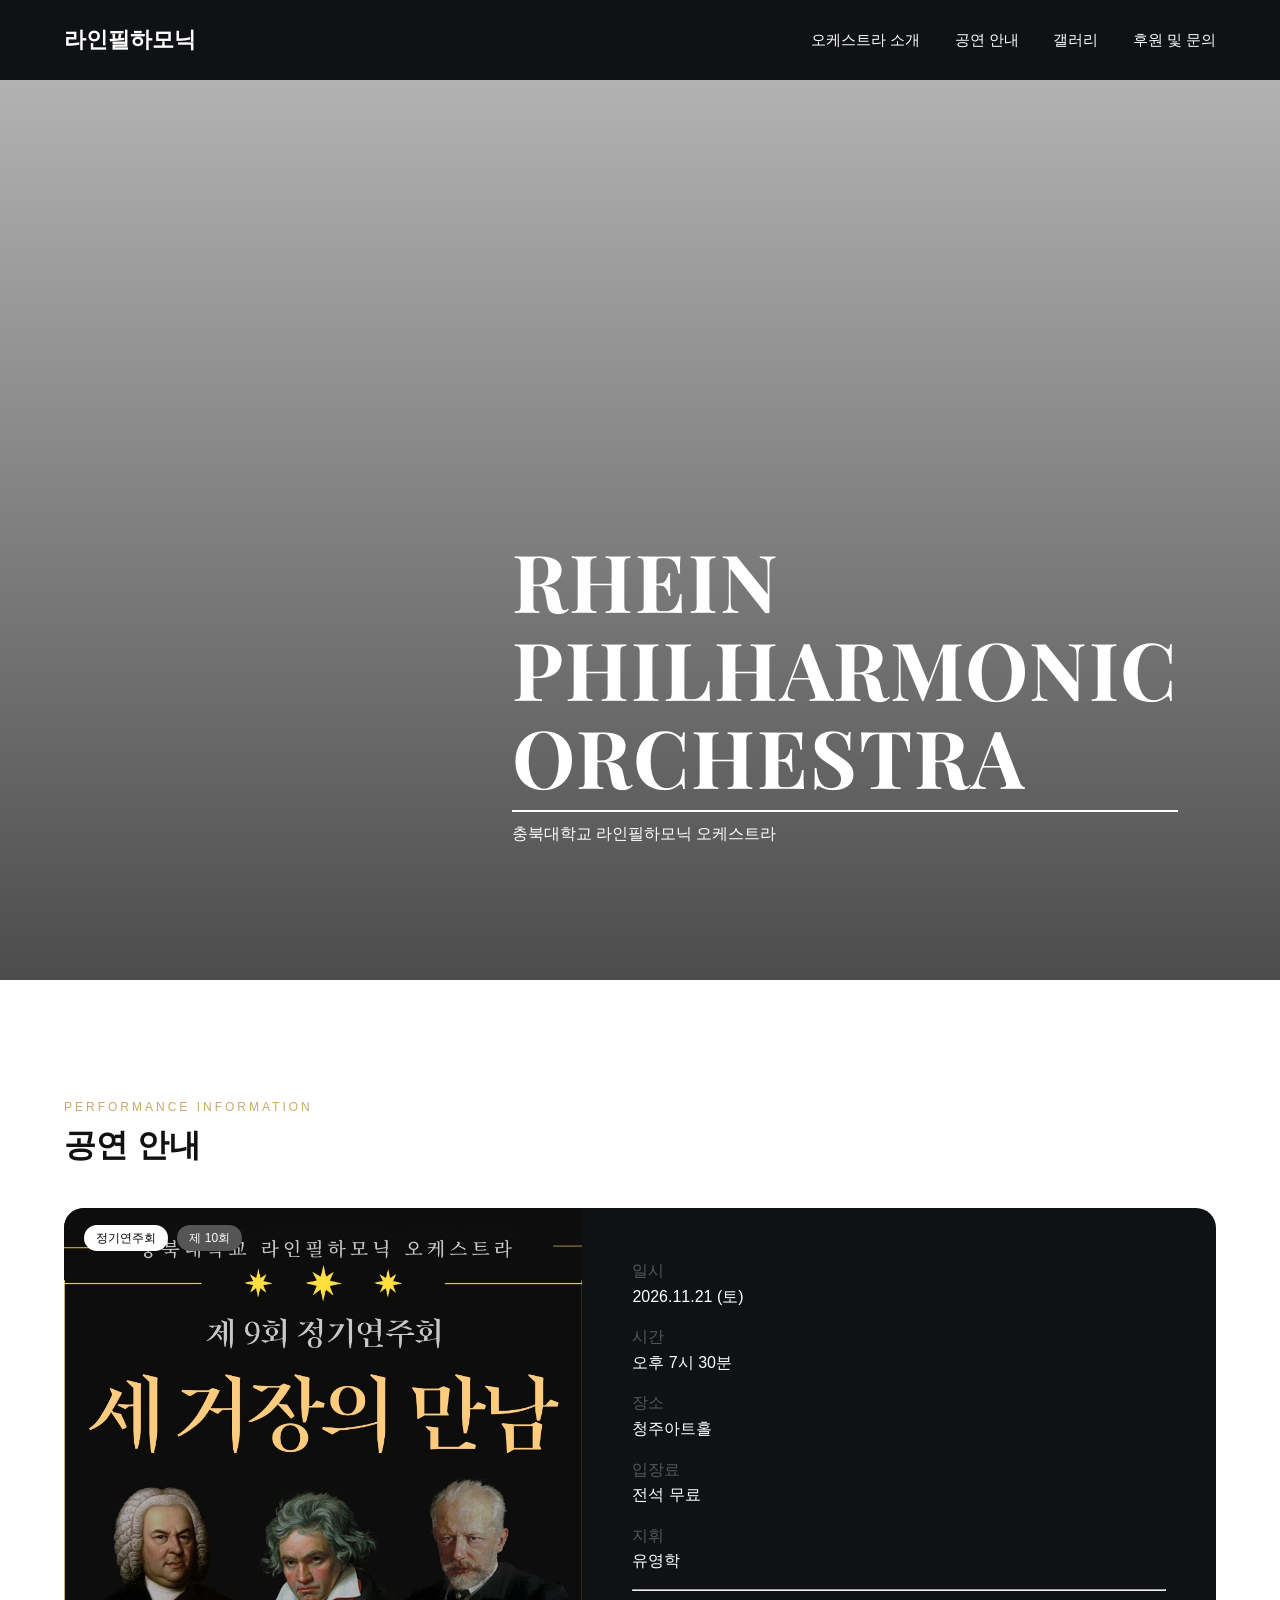
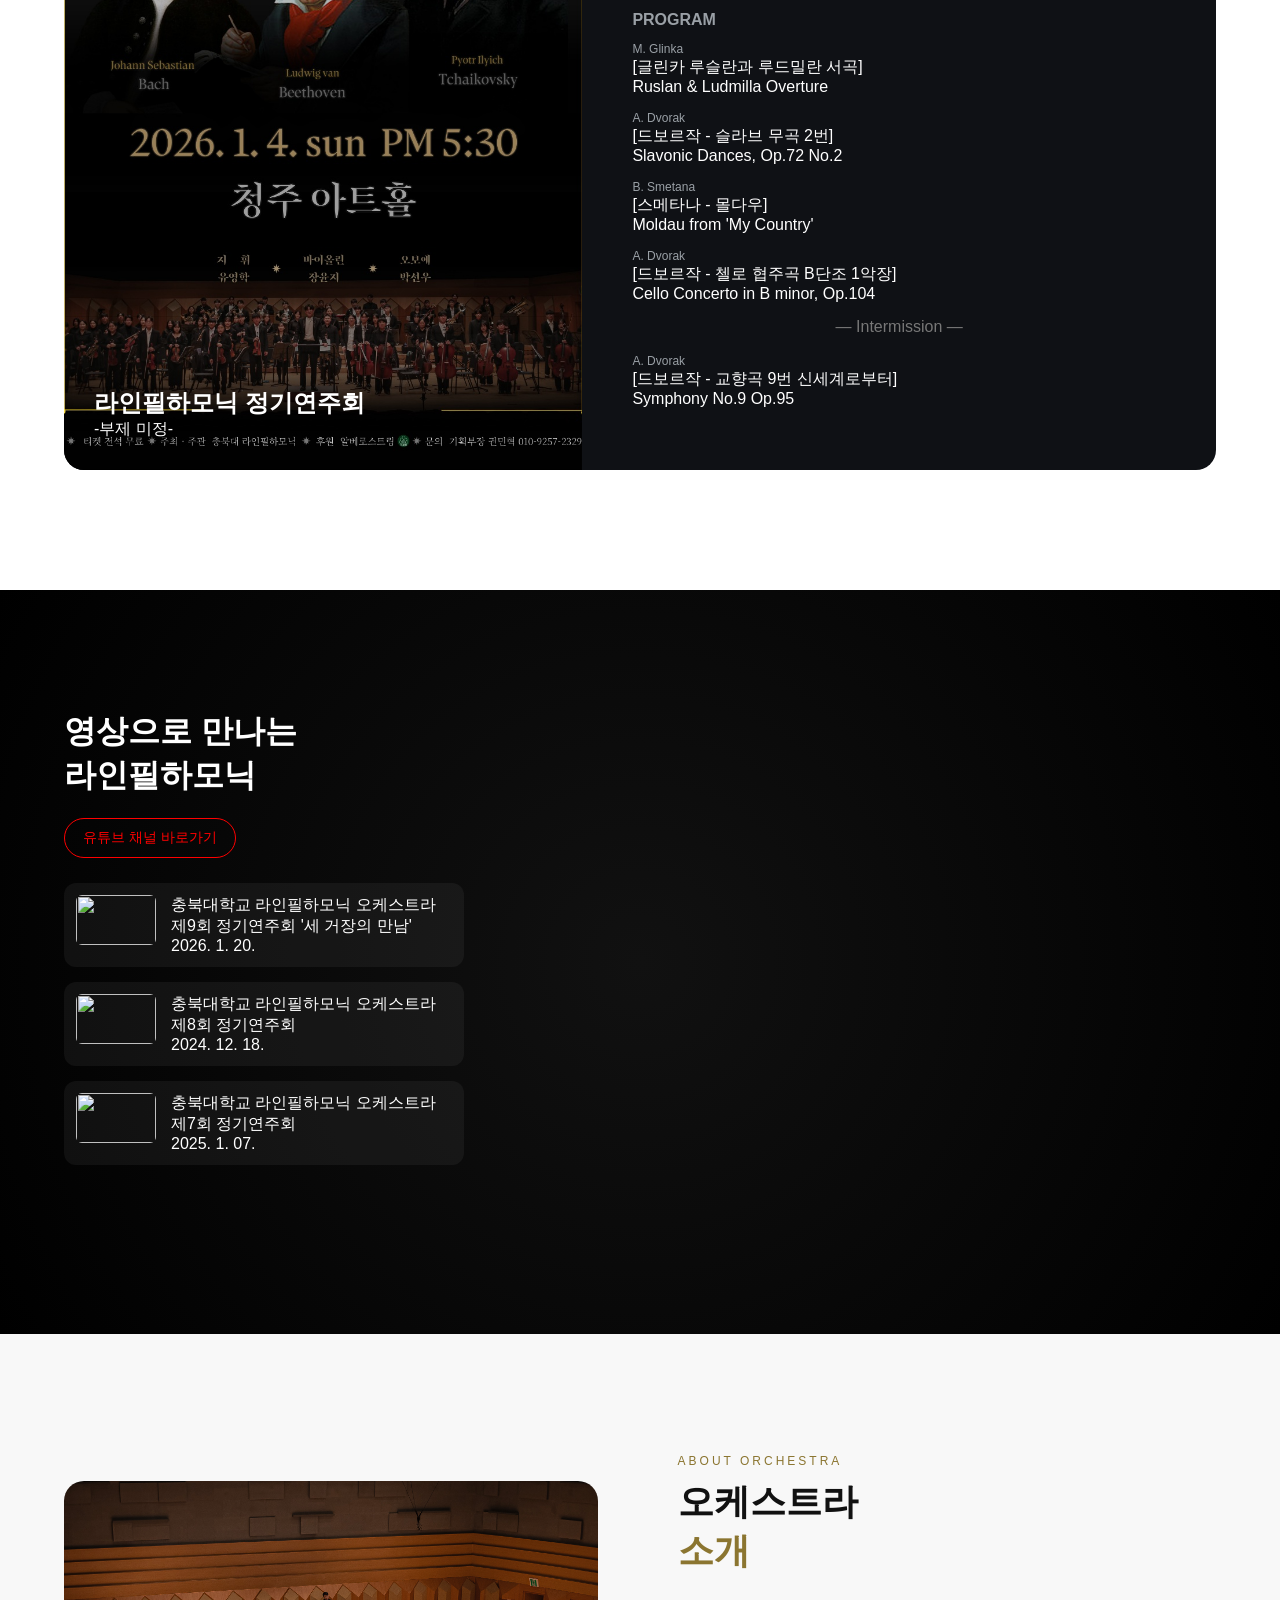
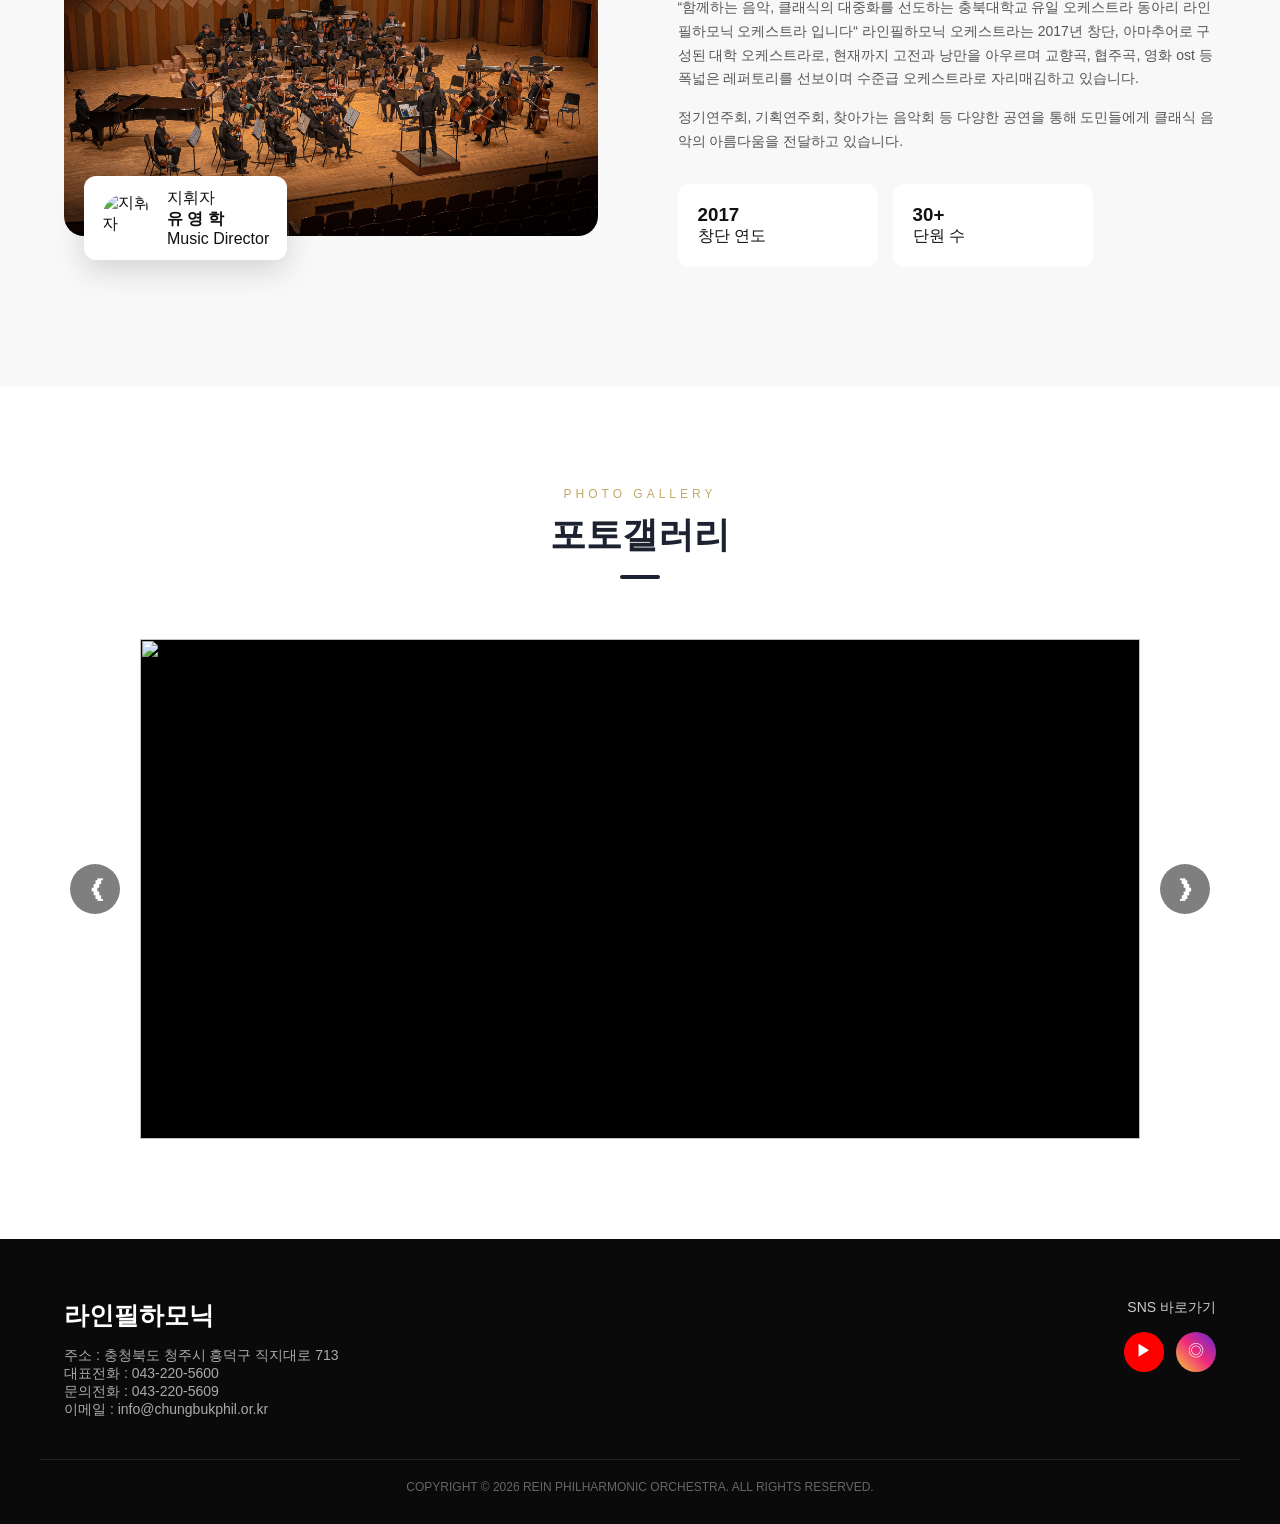
==== index.html @ cb5d1c99 "Revert "Update index.html" This reverts commit 544308e512570b08f4775c256fce6019ea70abb4." ====
<!DOCTYPE html>
<html lang="ko">
<head>
  <meta charset="UTF-8">
  <meta name="viewport" content="width=device-width, initial-scale=1.0">
  <title>라인필하모닉 오케스트라</title>

  <!-- CSS 폴더 안의 style.css로 경로 수정 -->
  <link rel="stylesheet" href="css/style.css">

  <link rel="preconnect" href="https://fonts.googleapis.com">
  <link rel="preconnect" href="https://fonts.gstatic.com" crossorigin>
  <link href="https://fonts.googleapis.com/css2?family=Playfair+Display:wght@400;600&display=swap" rel="stylesheet">
</head>

<body>

<!-- ================= HEADER ================= -->
<header class="header">
  <div class="header_container">
    <h1 class="logo"><a href="#hero">라인필하모닉</a></h1>
    <nav class="nav">
      <a href="#about">오케스트라 소개</a>
      <a href="#performance">공연 안내</a>
      <a href="#gallery">갤러리</a>
      <a href="#footer">후원 및 문의</a>
    </nav>
  </div>
</header>

<!-- ================= HERO ================= -->
<section id="hero" class="hero">
    <div class="hero_text">
        <h1>
            RHEIN<br>
            PHILHARMONIC<br>
            ORCHESTRA
        </h1>
        <p>충북대학교 라인필하모닉 오케스트라</p>
    </div>
</section>

<!-- ================= 공연 안내 ================= -->
<section id="performance" class="performance-section">
  <div class="container">

    <p class="section-eng">PERFORMANCE INFORMATION</p>
    <h2 class="section-title">공연 안내</h2>

    <div class="performance-card">

      <!-- 왼쪽 이미지 -->
      <div class="performance-image">
        <!-- 이미지 경로 수정 -->
        <img src="images/poster.jpg" alt="연주회 포스터">

        <div class="badge-wrap">
          <span class="badge white">정기연주회</span>
          <span class="badge dark">제 10회</span>
        </div>

        <div class="performance-title">
          <h2>라인필하모닉 정기연주회</h2>
          <p>-부제 미정-</p>
        </div>
      </div>

      <!-- 오른쪽 정보 -->
      <div class="performance-info">

        <div class="info-list">
          <div class="info-item"> <div><span>일시</span><p>2026.11.21 (토)</p></div></div>
          <div class="info-item"> <div><span>시간</span><p>오후 7시 30분</p></div></div>
          <div class="info-item"> <div><span>장소</span><p>청주아트홀</p></div></div>
          <div class="info-item"> <div><span>입장료</span><p>전석 무료</p></div></div>
          <div class="info-item"> <div><span>지휘</span><p>유영학</p></div></div>
        </div>

        <hr>

        <!-- 프로그램 -->
        <div class="program">
          <h4>PROGRAM</h4>

          <div class="piece">
            <span class="composer">M. Glinka</span>
            <p>[글린카 루슬란과 루드밀란 서곡]<br>
            Ruslan & Ludmilla Overture</p>
          </div>

          <div class="piece">
            <span class="composer">A. Dvorak</span>
            <p>[드보르작 - 슬라브 무곡 2번]<br>
            Slavonic Dances, Op.72 No.2</p>
          </div>

          <div class="piece">
            <span class="composer">B. Smetana</span>
            <p>[스메타나 - 몰다우]<br>
            Moldau from 'My Country'</p>
          </div>

                    <div class="piece">
            <span class="composer">A. Dvorak</span>
            <p>[드보르작 - 첼로 협주곡 B단조 1악장]<br>
            Cello Concerto in B minor, Op.104</p>
          </div>

          <p class="intermission">— Intermission —</p>

          <div class="piece">
            <span class="composer">A. Dvorak</span>
            <p>[드보르작 - 교향곡 9번 신세계로부터]<br>
            Symphony No.9 Op.95</p>
          </div>

        </div>

      </div>

    </div>
  </div>
</section>

<!-- MEDIA & YOUTUBE -->
<section id="media" class="media">
  <div class="media-container">

    <!-- 왼쪽 -->
    <div class="media-left">
      <h2 class="media-title">
        영상으로 만나는<br>
        <span class="highlight">라인필하모닉</span>
      </h2>

      <a href="https://www.youtube.com/@rheinphilharmonic779" target="_blank" class="youtube-btn">
        유튜브 채널 바로가기
      </a>

      <div class="video-list">
        <div class="video-item" onclick="changeVideo('hiauV7eJdbg')">
          <img src="https://img.youtube.com/vi/hiauV7eJdbg/0.jpg">
          <div>
            <p>충북대학교 라인필하모닉 오케스트라 제9회 정기연주회 '세 거장의 만남'</p>
            <span>2026. 1. 20.</span>
          </div>
        </div>

        <div class="video-item" onclick="changeVideo('v1HQjQ-Dj_0')">
          <img src="https://img.youtube.com/vi/v1HQjQ-Dj_0/0.jpg">
          <div>
            <p>충북대학교 라인필하모닉 오케스트라 제8회 정기연주회</p>
            <span>2024. 12. 18.</span>
          </div>
        </div>

        <div class="video-item" onclick="changeVideo('JsSgGa4u-bc')">
          <img src="https://img.youtube.com/vi/JsSgGa4u-bc/0.jpg">
          <div>
            <p>충북대학교 라인필하모닉 오케스트라 제7회 정기연주회</p>
            <span>2025. 1. 07.</span>
          </div>
        </div>
      </div>
    </div>

    <!-- 오른쪽 영상 -->
    <div class="media-right">

      <iframe 
        id="player"
        width="100%" 
        height="500"
        src="https://www.youtube.com/embed/hiauV7eJdbg"
        frameborder="0"
        allow="autoplay; encrypted-media"
        allowfullscreen>
      </iframe>

    </div>

  </div>
</section>


<!-- 오케스트라 소개 색션 -->
<section id="about" class="about">
  <div class="about-container">

    <!-- 왼쪽 이미지 영역 -->
    <div class="about-left">

      <div class="image-wrapper">
        <!-- 이미지 경로 수정 -->
        <img src="images/intro.jpg" alt="오케스트라">

        <!-- 겹치는 카드 -->
        <div class="profile-card">
          <!-- 이미지 경로 수정 -->
          <img src="images/conductor.jpg" alt="지휘자">
          <div>
            <p class="role">지휘자</p>
            <h4>유 영 학</h4>
            <span>Music Director</span>
          </div>
        </div>

      </div>

    </div>

    <!-- 오른쪽 텍스트 -->
    <div class="about-right">

      <p class="about-eng">ABOUT ORCHESTRA</p>

      <h2 class="about-title">
        오케스트라 <br>
        <span>소개</span>
      </h2>

      <p class="about-desc">
        “함께하는 음악, 클래식의 대중화를 선도하는
        충북대학교 유일 오케스트라 동아리
        라인필하모닉 오케스트라 입니다“
        라인필하모닉 오케스트라는 2017년 창단,
        아마추어로 구성된 대학 오케스트라로,
        현재까지 고전과 낭만을 아우르며
        교향곡, 협주곡, 영화 ost 등 폭넓은 레퍼토리를 선보이며
        수준급 오케스트라로 자리매김하고 있습니다.
      </p>

      <p class="about-desc">
        정기연주회, 기획연주회, 찾아가는 음악회 등 다양한 공연을 통해
        도민들에게 클래식 음악의 아름다움을 전달하고 있습니다.
      </p>

      <!-- 하단 정보 카드 -->
      <div class="about-stats">

        <div class="stat-box">
          <h3>2017</h3>
          <p>창단 연도</p>
        </div>

        <div class="stat-box">
          <h3>30+</h3>
          <p>단원 수</p>
        </div>

      </div>

    </div>

  </div>
</section>

<!-- ===== 이미지 슬라이더 ===== -->
<section id="gallery" class="gallery">
  
  <div class="gallery-title">
    <p class="gallery-subtitle">PHOTO GALLERY</p>
    <h2 class="gallery-main">포토갤러리</h2>
    <div class="title-line"></div>
  </div>

  <div class="slider">

    <!-- 왼쪽 버튼 -->
    <button class="arrow left" id="prev">❮</button>

    <!-- 슬라이드 영역 -->
    <div class="slider-window">
      <div class="slides" id="slides">
        <!-- 이미지 경로 수정 -->
        <img src="images/gallery-4.JPG" class="slide">
        <img src="images/gallery-1.JPG" class="slide">
        <img src="images/gallery-2.JPG" class="slide">
        <img src="images/gallery-3.JPG" class="slide">
        <img src="images/gallery-4.JPG" class="slide">
        <img src="images/gallery-1.JPG" class="slide">
      </div>
    </div>

    <!-- 오른쪽 버튼 -->
    <button class="arrow right" id="next">❯</button>

  </div>
</section>

<!---------------------- footer ------------------------->
<footer id="footer" class="footer">
  <div class="footer-container">

    <!-- 왼쪽: 단체 정보 -->
    <div class="footer-left">
      <h3 class="footer-title">라인필하모닉</h3>

      <p>주소 : 충청북도 청주시 흥덕구 직지대로 713</p>
      <p>대표전화 : 043-220-5600</p>
      <p>문의전화 : 043-220-5609</p>
      <p>이메일 : info@chungbukphil.or.kr</p>
    </div>

    <!-- 오른쪽: SNS -->
    <div class="footer-right">
      <p class="sns-title">SNS 바로가기</p>

      <div class="sns-icons">
        <a href="https://www.youtube.com/@rheinphilharmonic779" target="_blank" class="sns youtube">▶</a>
        <a href="https://www.instagram.com/rheinphilharmonicorchestra/" target="_blank" class="sns instagram">◎</a>
      </div>
    </div>

  </div>

  <!-- 하단 카피라이트 -->
  <div class="footer-bottom">
    COPYRIGHT © 2026 REIN PHILHARMONIC ORCHESTRA. ALL RIGHTS RESERVED.
  </div>
</footer>

<!-- 자바스크립트 (js 폴더 안의 script.js로 경로 수정) -->
<script src="js/script.js"></script>

<!-- 유튜브 API -->
<script src="https://www.youtube.com/iframe_api"></script>

</body>
</html>
---- css/style.css ----
/* ===== RESET ===== */
* {
  margin: 0;
  padding: 0;
  box-sizing: border-box;
}

body {
  background: #ffffff;
  color: #111;
  padding-top: 80px;
  font-family: Arial, Helvetica, sans-serif;
}

/* ===== 공통 컨테이너 ===== */
.container,
.header_container,
.media-container,
.about-container,
.footer-container {
  max-width: 1200px;
  width: 90%;
  margin: 0 auto;
}

/* 공통 섹션 여백 */
section {
  padding: 120px 0;
}

/* ================= HEADER ================= */
.header {
  position: fixed;
  top: 0;
  left: 0;
  width: 100%;
  height: 80px;
  background: #0f1115;
  z-index: 1000;
}

.header_container {
  height: 80px;
  display: flex;
  justify-content: space-between;
  align-items: center;
}

.logo {
  color: white;
  font-size: 22px;
  font-weight: 600;
}

.nav a {
  color: white;
  margin-left: 30px;
  text-decoration: none;
  font-size: 15px;
}

.nav a:hover {
  opacity: 0.7;
}

/* ================= HERO ================= */
.hero {
  height: 100vh;
  background-image: url("../images/hero-banner.JPG");
  background-size: cover;
  background-position: center;
  position: relative;
  display: flex;
  align-items: center;
  color: white;
}

.hero::before {
  content: "";
  position: absolute;
  width: 100%;
  height: 100%;
  background: linear-gradient(to top, rgba(0,0,0,0.7), rgba(0,0,0,0.3));
}

.hero_text {
  position: absolute;
  right: 8%;
  bottom: 15%;
  font-family: 'Playfair Display', serif;
}

/* 모바일 대응: 화면 너비 768px 이하 */
@media (max-width: 768px) {
    .hero_text {
        right: 5%;
        bottom: 5%;
        font-size: 40px; /* 글자 크기 줄임 */
    }

    .hero_text p {
        font-size: 12px;
    }
}

/* 작은 모바일: 480px 이하 */
@media (max-width: 480px) {
    .hero_text {
        right: 5%;
        bottom: 5%;
        font-size: 28px; /* 더 작게 */
    }

    .hero_text p {
        font-size: 10px;
    }
}

.hero_text h1 {
  font-size: 80px;
  line-height: 1.1;
  letter-spacing: 2px;
}

.hero_text p {
  margin-top: 10px;
  border-top: 2px solid white;
  padding-top: 10px;
}

/* ================= 공연 안내 ================= */
.performance-section {
  background: #ffffff;
}

.section-eng {
  letter-spacing: 3px;
  font-size: 12px;
  color: #caa96b;
  margin-bottom: 10px;
}

.section-title {
  font-size: 32px;
  margin-bottom: 40px;
}

/* 카드 */
.performance-card {
  width: 100%;
  display: flex;
  background: #0f1115;
  color: white;
  border-radius: 20px;
  overflow: hidden;
}

/* 왼쪽 이미지 */
.performance-image {
  width: 45%;
  position: relative;
}

.performance-image img {
  width: 100%;
  height: 100%;
  object-fit: cover;
}

/* 배지 */
.badge-wrap {
  position: absolute;
  top: 20px;
  left: 20px;
}

.badge {
  padding: 6px 12px;
  border-radius: 20px;
  font-size: 12px;
  margin-right: 5px;
}

.badge.white {
  background: white;
  color: black;
}

.badge.dark {
  background: #555;
  color: white;
}

/* 이미지 제목 */
.performance-title {
  position: absolute;
  bottom: 30px;
  left: 30px;
}

/* 오른쪽 정보 */
.performance-info {
  width: 55%;
  padding: 50px;
  overflow-y: auto;
}

/* 정보 리스트 */
/* 1. 전체적인 가독성을 위해 항목 간격과 폰트 크기 조정 */
.info-item {
    margin-bottom: 15px;
    font-size: 16px; /* 폰트를 조금 더 크게 키웁니다 */
    line-height: 1.6;
}

/* 2. '일시', '시간', '장소' 같은 라벨(제목)을 눈에 띄게 강조 */
.info-item strong {
    color: #333; /* 텍스트 색상을 진하게 */
    font-weight: 800; /* 아주 굵게 */
    margin-right: 10px; /* 제목과 내용 사이 간격 */
    display: inline-block;
    min-width: 60px; /* 제목 너비를 일정하게 맞춰 정렬 */
}

/* 3. 내용 부분 색상 대비 조정 */
.info-item span {
    color: #555; /* 너무 검정색이 아닌 짙은 회색으로 편안하게 */
}

/* 4. 지휘자나 중요한 정보는 별도 강조 */
.conductor-info {
    font-weight: bold;
    color: #007bff; /* 파란색 계열 등을 사용하면 눈에 훨씬 잘 띕니다 */
    font-size: 1.1em;

}

/* 프로그램 */
.program {
  margin-top: 20px;
}

.program h4 {
  color: #9aa0a6;
  margin-bottom: 10px;
}

.piece {
  margin-bottom: 12px;
}

.composer {
  font-size: 12px;
  color: #9aa0a6;
}

.intermission {
  text-align: center;
  color: #777;
  margin: 15px 0;
}

/* ================= MEDIA ================= */
.media {
  background: radial-gradient(circle, #111 0%, #000 100%);
  color: white;
}

.media-container {
  display: flex;
  gap: 60px;
}

.media-left {
  width: 400px;
}

.media-title {
  font-size: 32px;
  margin-bottom: 20px;
}

/* 유튜브 버튼 */
.youtube-btn {
  display: inline-block;
  margin-bottom: 25px;
  padding: 10px 18px;
  border: 1px solid red;
  color: red;
  border-radius: 20px;
  text-decoration: none;
  font-size: 14px;
}

.youtube-btn:hover {
  background: red;
  color: white;
}

/* 영상 리스트 */
.video-list {
  display: flex;
  flex-direction: column;
  gap: 15px;
}

.video-item {
  display: flex;
  gap: 15px;
  background: rgba(255,255,255,0.05);
  padding: 12px;
  border-radius: 12px;
  cursor: pointer;
}

.video-item:hover {
  background: rgba(255,255,255,0.12);
}

.video-item img {
  width: 80px;
  height: 50px;
  object-fit: cover;
  border-radius: 6px;
}

/* 오른쪽 영상 */
.media-right {
  flex: 1;
}

#player {
  width: 100%;
  height: 500px;
}

/* ================= ABOUT ================= */
.about {
  background: #f8f8f8;
}

.about-container {
  display: flex;
  gap: 80px;
  align-items: center;
}

/* 이미지 */
.image-wrapper {
  position: relative;
}

.image-wrapper img {
  width: 100%;
  border-radius: 20px;
}

/* 카드 */
.profile-card {
  position: absolute;
  bottom: -20px;
  left: 20px;
  display: flex;
  gap: 15px;
  align-items: center;
  background: white;
  padding: 12px 18px;
  border-radius: 12px;
  box-shadow: 0 10px 30px rgba(0,0,0,0.15);
}

.profile-card img {
  width: 50px;
  height: 50px;
  border-radius: 50%;
}

/* 오른쪽 텍스트 */
.about-eng {
  font-size: 12px;
  letter-spacing: 3px;
  color: #8B7530;
  margin-bottom: 10px;
}

.about-title {
  font-size: 36px;
  margin-bottom: 20px;
}

.about-title span {
  color: #8B7530;
}

.about-desc {
  font-size: 14px;
  color: #555;
  line-height: 1.7;
  margin-bottom: 15px;
}

/* 통계 */
.about-stats {
  margin-top: 30px;
  display: grid;
  grid-template-columns: repeat(2, 200px);
  gap: 15px;
}

.stat-box {
  background: #ffffff;
  padding: 20px;
  border-radius: 12px;
}

/* ================= GALLERY ================= */

.gallery-title{
    text-align:center;
    margin-bottom:60px;
}

/* 위 작은 영어 글씨 */
.gallery-subtitle{
    font-size:12px;
    letter-spacing:4px;
    color:#c2a96a;
    margin-bottom:10px;
}

/* 메인 제목 */
.gallery-main{
    font-size:36px;
    font-weight:800;
    color:#1c2230;
    margin-bottom:15px;
}

/* 밑줄 */
.title-line{
    width:40px;
    height:4px;
    background:#1c2230;
    margin:0 auto;
    border-radius:2px;
}

.gallery{
    padding:100px 0;
    background:#ffffff;
}

.slider{
    width:1000px;
    margin:0 auto;
    position:relative;
}

.slider-window{
    width:1000px;
    height:500px;       /* 이미지 높이와 맞춤 */
    overflow:hidden;    /* 넘치는 이미지 숨김 */
}

/* 슬라이드 가로 정렬 */
.slides{
    display:flex;
    transition:0.5s;
}

/* 이미지 한 장만 보이도록 */
.slide{
    width:1000px;
    height:500px;
    flex-shrink:0;
    object-fit: contain;    /* 이미지 전체 보이기 */
    background-color:#000;  /* 여백 색상 */
}

/* 화살표 */
.arrow{
    position:absolute;
    top:50%;
    transform:translateY(-50%);
    background:rgba(0,0,0,0.5);
    color:white;
    border:none;
    font-size:30px;
    width:50px;
    height:50px;
    border-radius:50%;
    cursor:pointer;
}

.left{ left:-70px; }
.right{ right:-70px; }

/* ================= FOOTER ================= */
.footer {
  background: #0a0a0a;
  color: #aaa;
  padding: 60px 0 30px;
  font-size: 14px;
}

.footer-container {
  display: flex;
  justify-content: space-between;
}

.footer-title {
  color: white;
  font-size: 25px;
  margin-bottom: 15px;
}

.footer-right {
  text-align: right;
}

.sns-title {
  color: #ccc;
  margin-bottom: 15px;
}

.sns-icons {
  display: flex;
  gap: 12px;
  justify-content: flex-end;
}

.sns {
  width: 40px;
  height: 40px;
  border-radius: 50%;
  display: flex;
  align-items: center;
  justify-content: center;
  text-decoration: none;
  color: white;
  font-size: 16px;
}

.youtube {
  background: #ff0000;
}

.instagram {
  background: linear-gradient(45deg,#f9ce34,#ee2a7b,#6228d7);
}

.footer-bottom {
  max-width: 1200px;
  margin: 40px auto 0;
  padding-top: 20px;
  border-top: 1px solid #222;
  text-align: center;
  font-size: 12px;
  color: #666;
}

html {
  scroll-behavior: smooth;
}

/* 로고 a 링크 기본 스타일 제거 */
.logo a {
  color: inherit;       /* 글자색을 부모 h1 색상과 동일하게 */
  text-decoration: none; /* 밑줄 제거 */
  display: inline-block; /* 필요시 블록처럼 처리 */
}

/* 호버 시 원하는 효과 (선택 사항) */
.logo a:hover {
  color: #fff;          /* 흰색으로 변경 예시 */
  text-decoration: none;
}
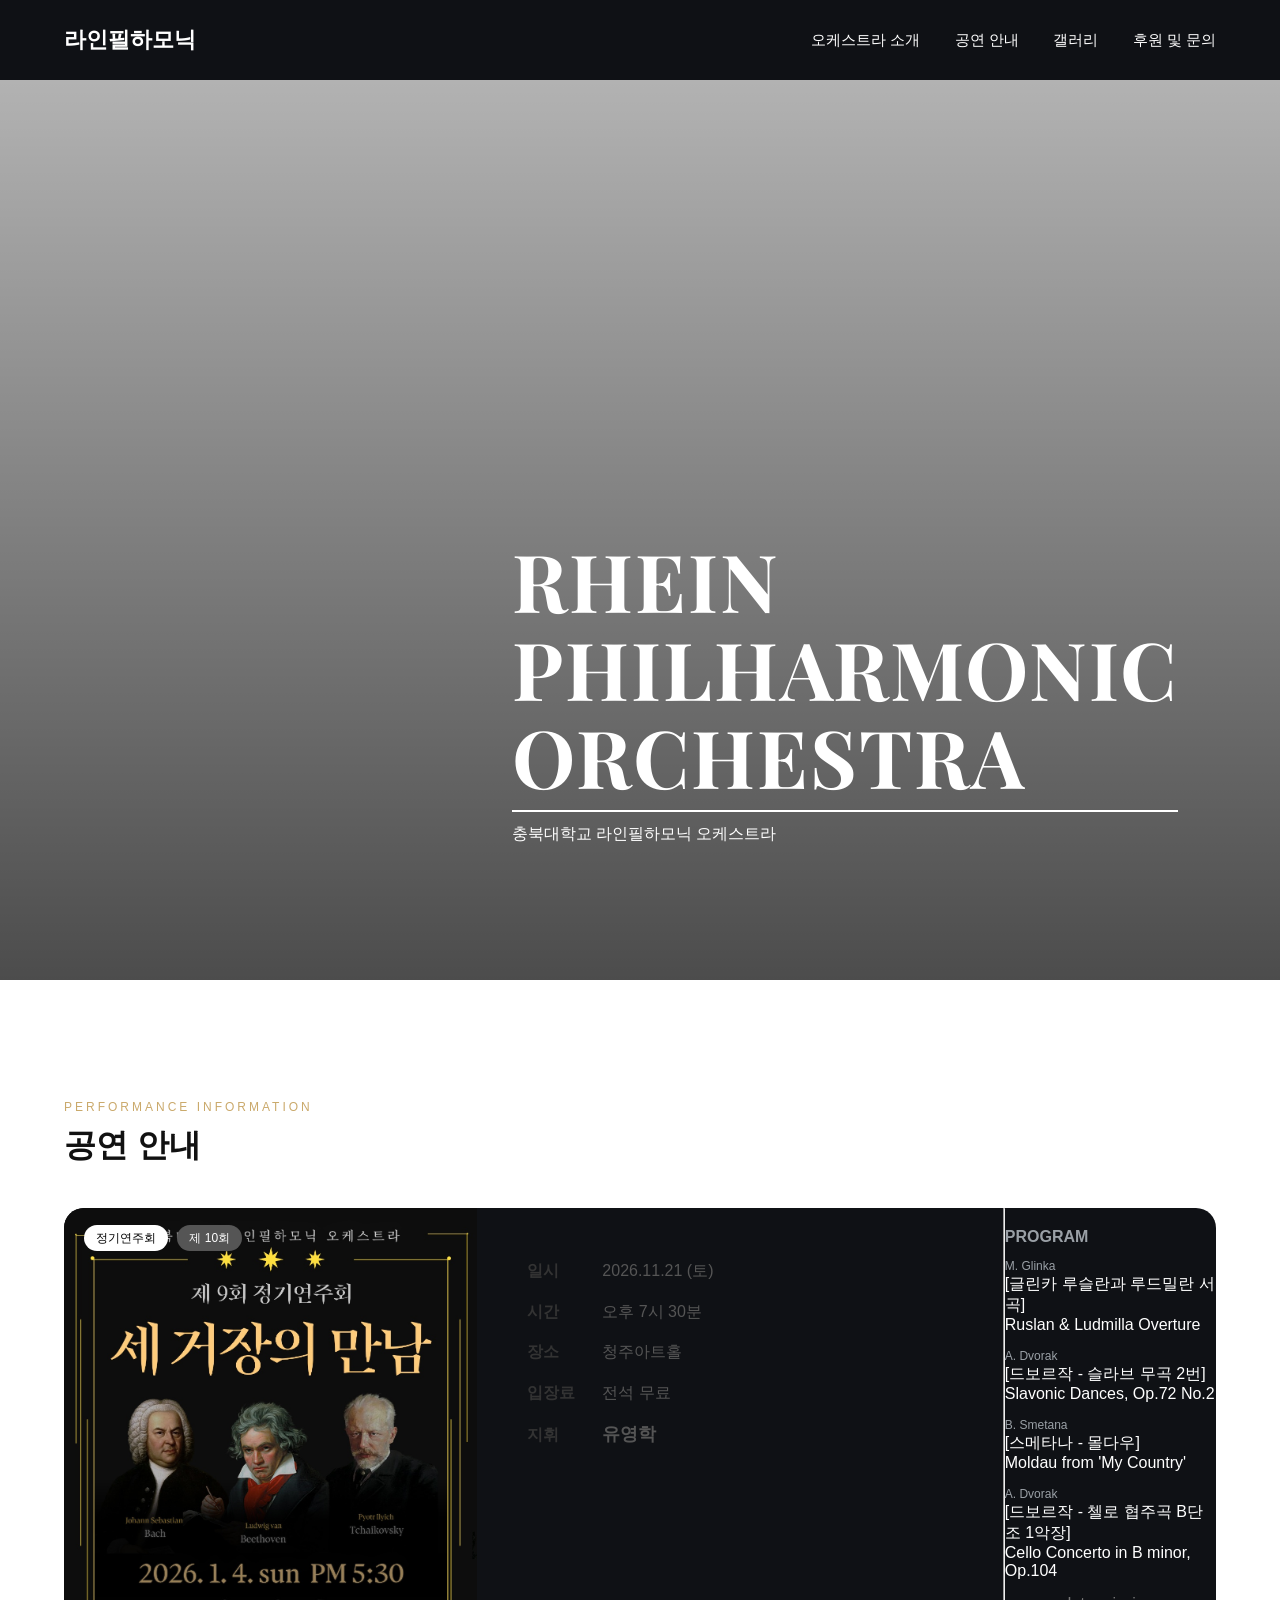
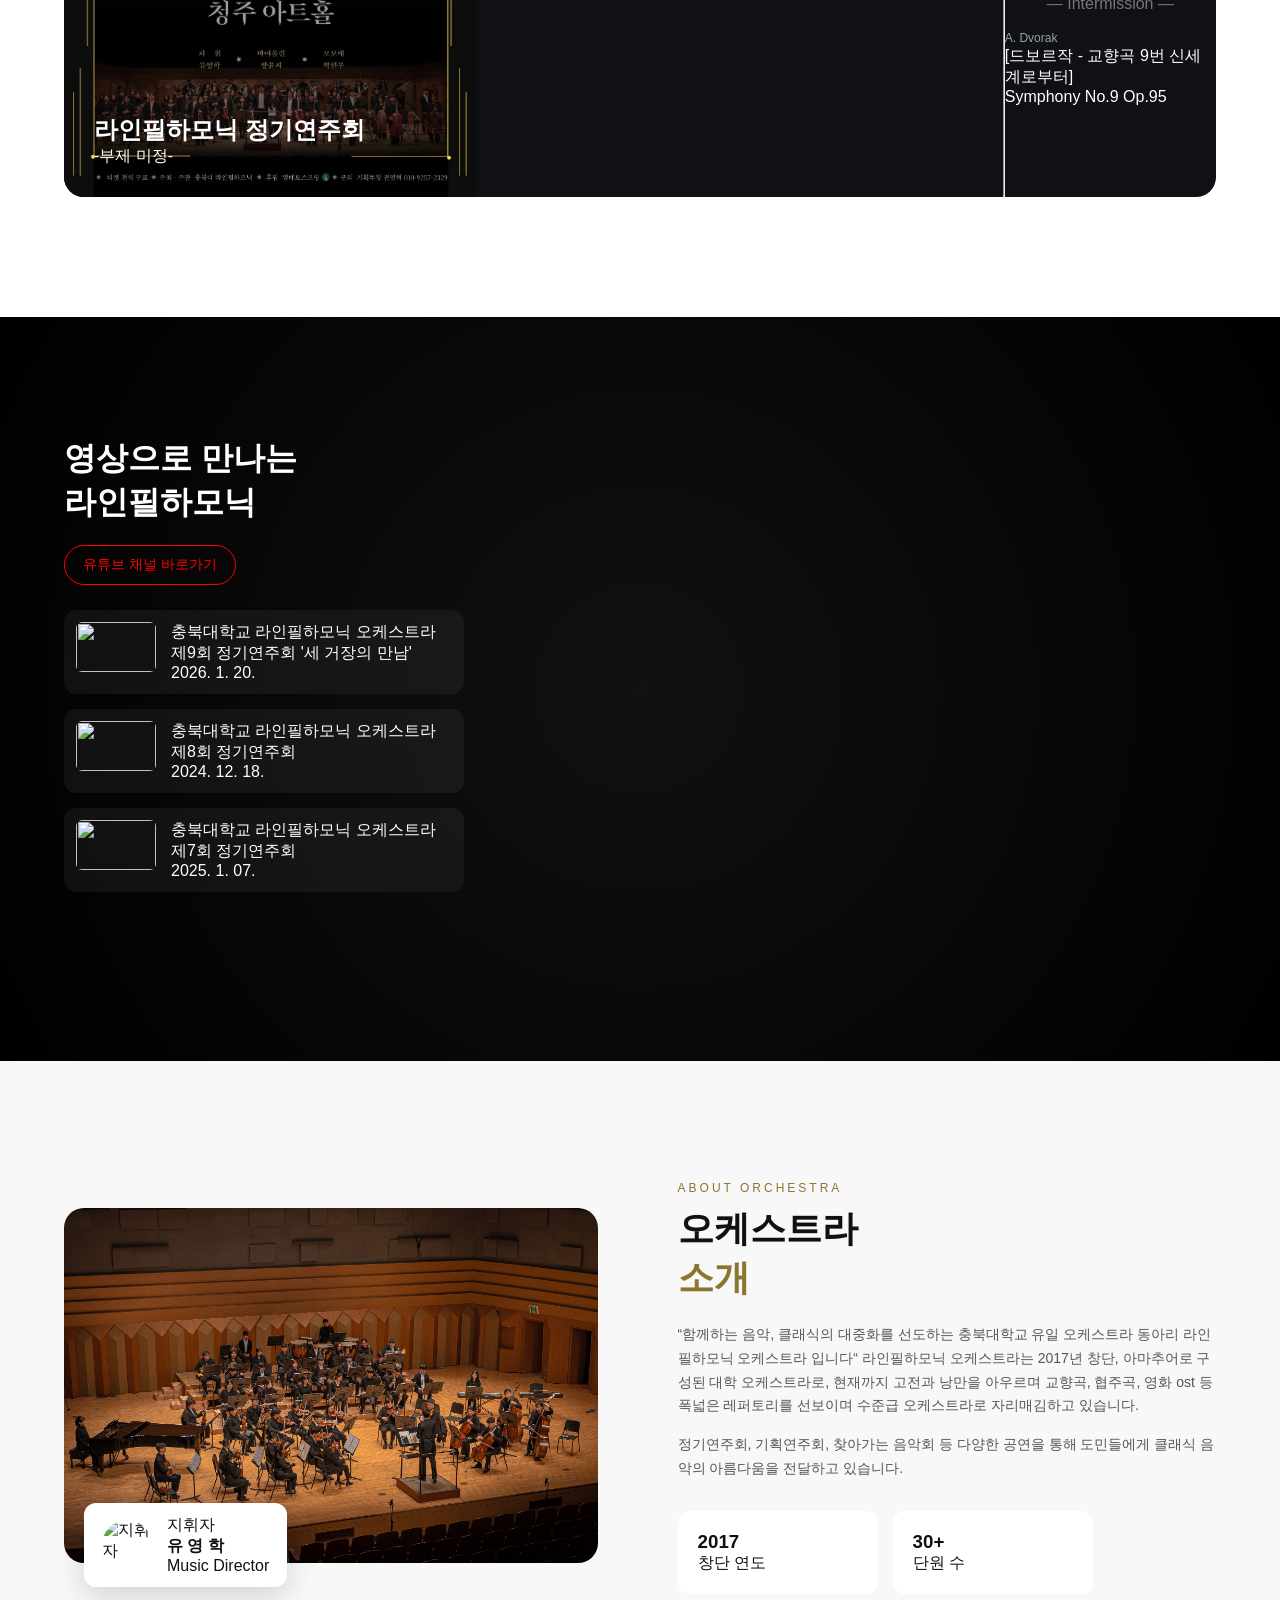
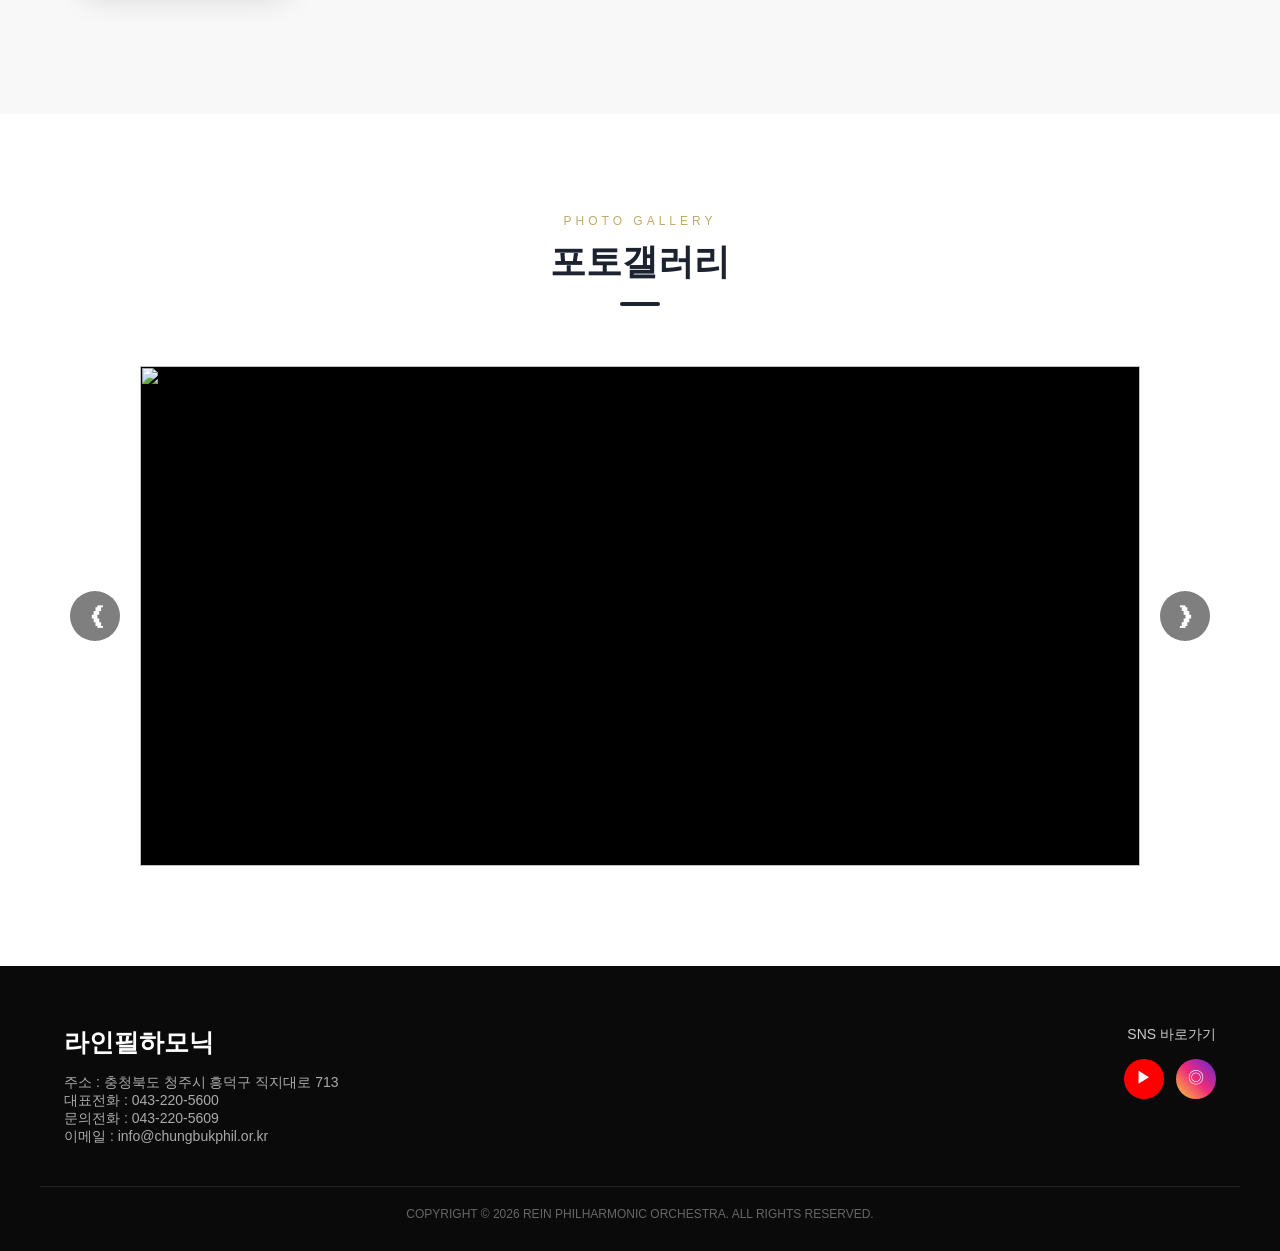
==== commit 7915ca46: "2차 수정" ====
--- a/index.html
+++ b/index.html
@@ -67,14 +67,16 @@
 
       <!-- 오른쪽 정보 -->
       <div class="performance-info">
-
         <div class="info-list">
-          <div class="info-item"> <div><span>일시</span><p>2026.11.21 (토)</p></div></div>
-          <div class="info-item"> <div><span>시간</span><p>오후 7시 30분</p></div></div>
-          <div class="info-item"> <div><span>장소</span><p>청주아트홀</p></div></div>
-          <div class="info-item"> <div><span>입장료</span><p>전석 무료</p></div></div>
-          <div class="info-item"> <div><span>지휘</span><p>유영학</p></div></div>
-        </div>
+          <!-- span을 strong으로 변경 -->
+          <div class="info-item"><div><strong>일시</strong><p>2026.11.21 (토)</p></div></div>
+          <div class="info-item"><div><strong>시간</strong><p>오후 7시 30분</p></div></div>
+          <div class="info-item"><div><strong>장소</strong><p>청주아트홀</p></div></div>
+          <div class="info-item"><div><strong>입장료</strong><p>전석 무료</p></div></div>
+           <!-- 지휘자 이름에 conductor-info 클래스 추가 -->
+          <div class="info-item"><div><strong>지휘</strong><p class="conductor-info">유영학</p></div></div>
+        </div>
+      </div>
 
         <hr>
 
--- a/css/style.css
+++ b/css/style.css
@@ -205,34 +205,35 @@
   overflow-y: auto;
 }
 
-/* 정보 리스트 */
-/* 1. 전체적인 가독성을 위해 항목 간격과 폰트 크기 조정 */
+/* 정보 리스트 항목 */
 .info-item {
-    margin-bottom: 15px;
-    font-size: 16px; /* 폰트를 조금 더 크게 키웁니다 */
-    line-height: 1.6;
-}
-
-/* 2. '일시', '시간', '장소' 같은 라벨(제목)을 눈에 띄게 강조 */
+  margin-bottom: 15px;
+  font-size: 16px;
+  line-height: 1.6;
+}
+
+/* HTML의 <strong> 태그를 강조 */
 .info-item strong {
-    color: #333; /* 텍스트 색상을 진하게 */
-    font-weight: 800; /* 아주 굵게 */
-    margin-right: 10px; /* 제목과 내용 사이 간격 */
-    display: inline-block;
-    min-width: 60px; /* 제목 너비를 일정하게 맞춰 정렬 */
-}
-
-/* 3. 내용 부분 색상 대비 조정 */
-.info-item span {
-    color: #555; /* 너무 검정색이 아닌 짙은 회색으로 편안하게 */
-}
-
-/* 4. 지휘자나 중요한 정보는 별도 강조 */
+  color: #333;
+  font-weight: 800;
+  margin-right: 15px; /* 내용과 간격을 조금 더 줌 */
+  display: inline-block;
+  min-width: 60px;
+}
+
+/* <p> 태그의 기본 색상 설정 */
+.info-item p {
+  display: inline;
+  color: #555;
+  margin: 0;
+}
+
+/* 지휘자 강조 스타일 (색상 가독성 향상) */
 .conductor-info {
-    font-weight: bold;
-    color: #007bff; /* 파란색 계열 등을 사용하면 눈에 훨씬 잘 띕니다 */
-    font-size: 1.1em;
-
+  font-weight: bold;
+  color: #2c3e50; /* 너무 밝은 색(#f4f8cd)은 배경에서 안 보일 수 있어 진한 색으로 변경 */
+  font-size: 1.1em;
+  display: inline;
 }
 
 /* 프로그램 */
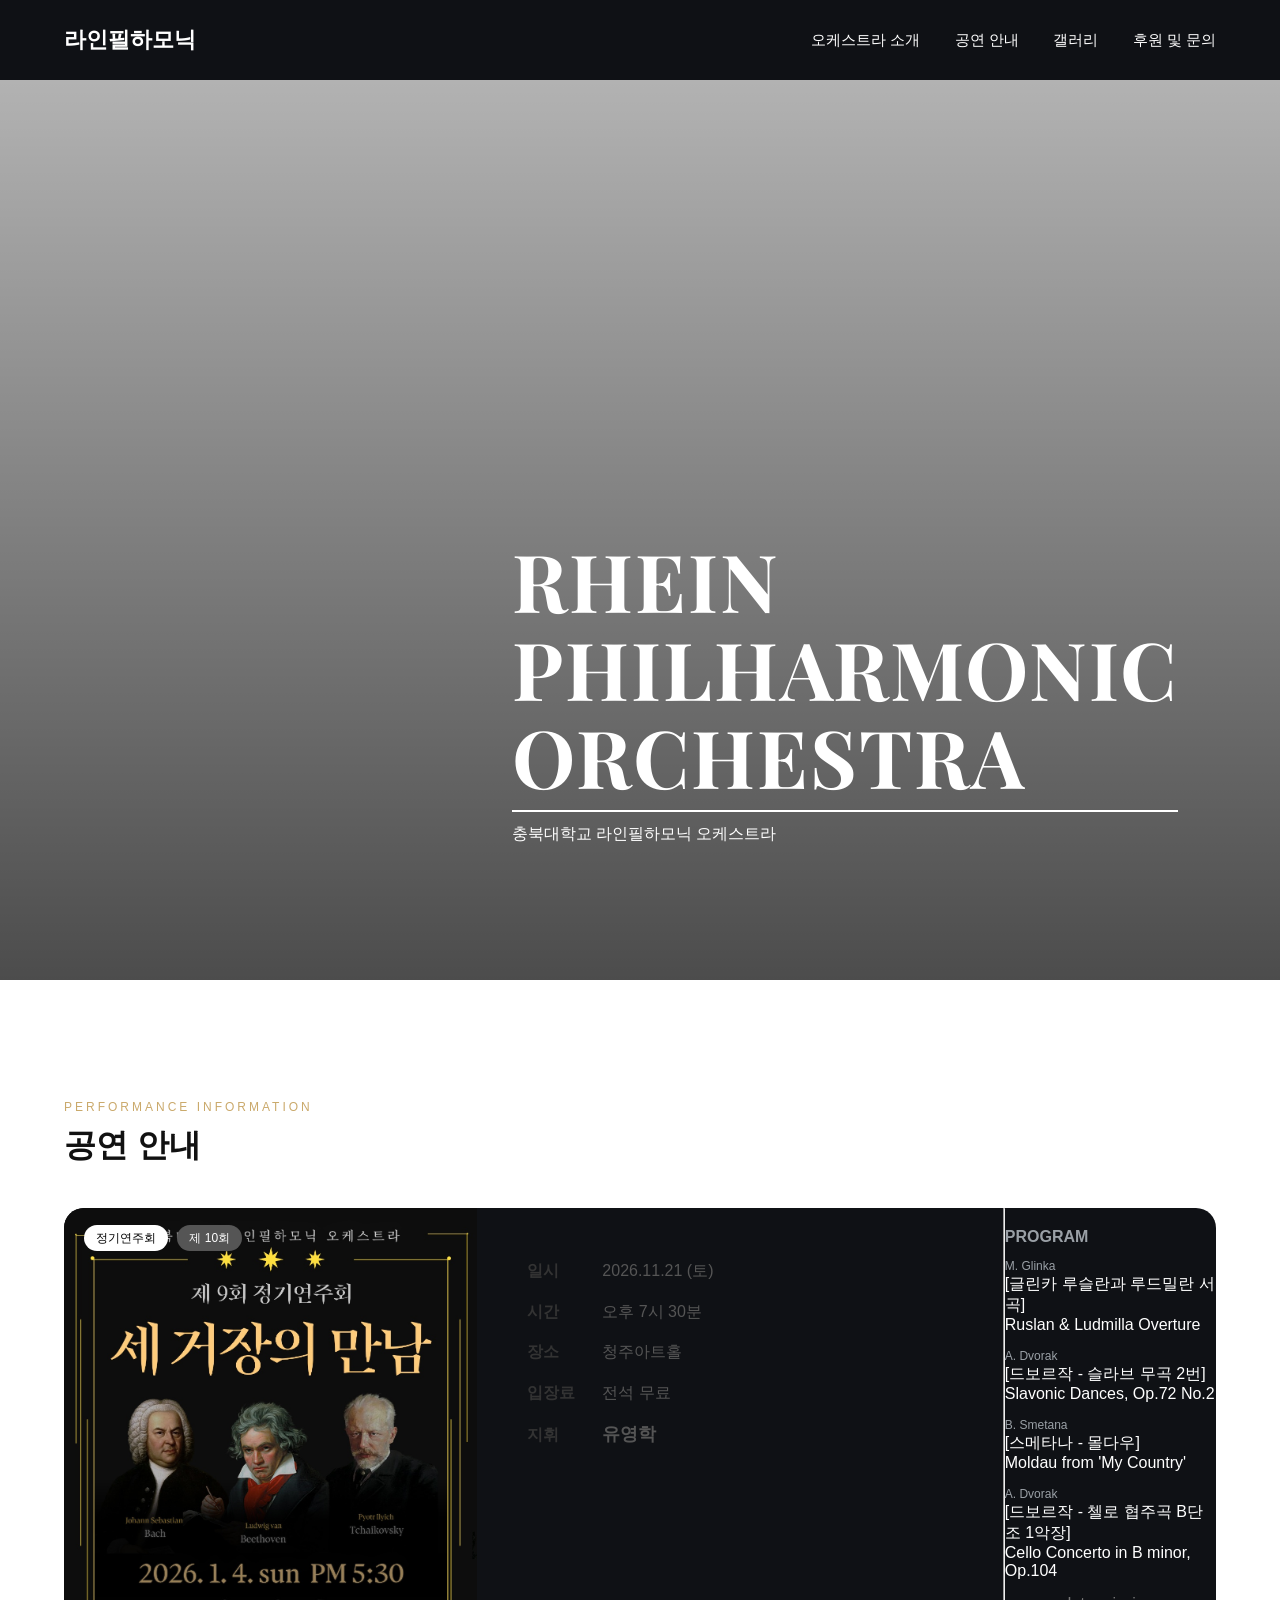
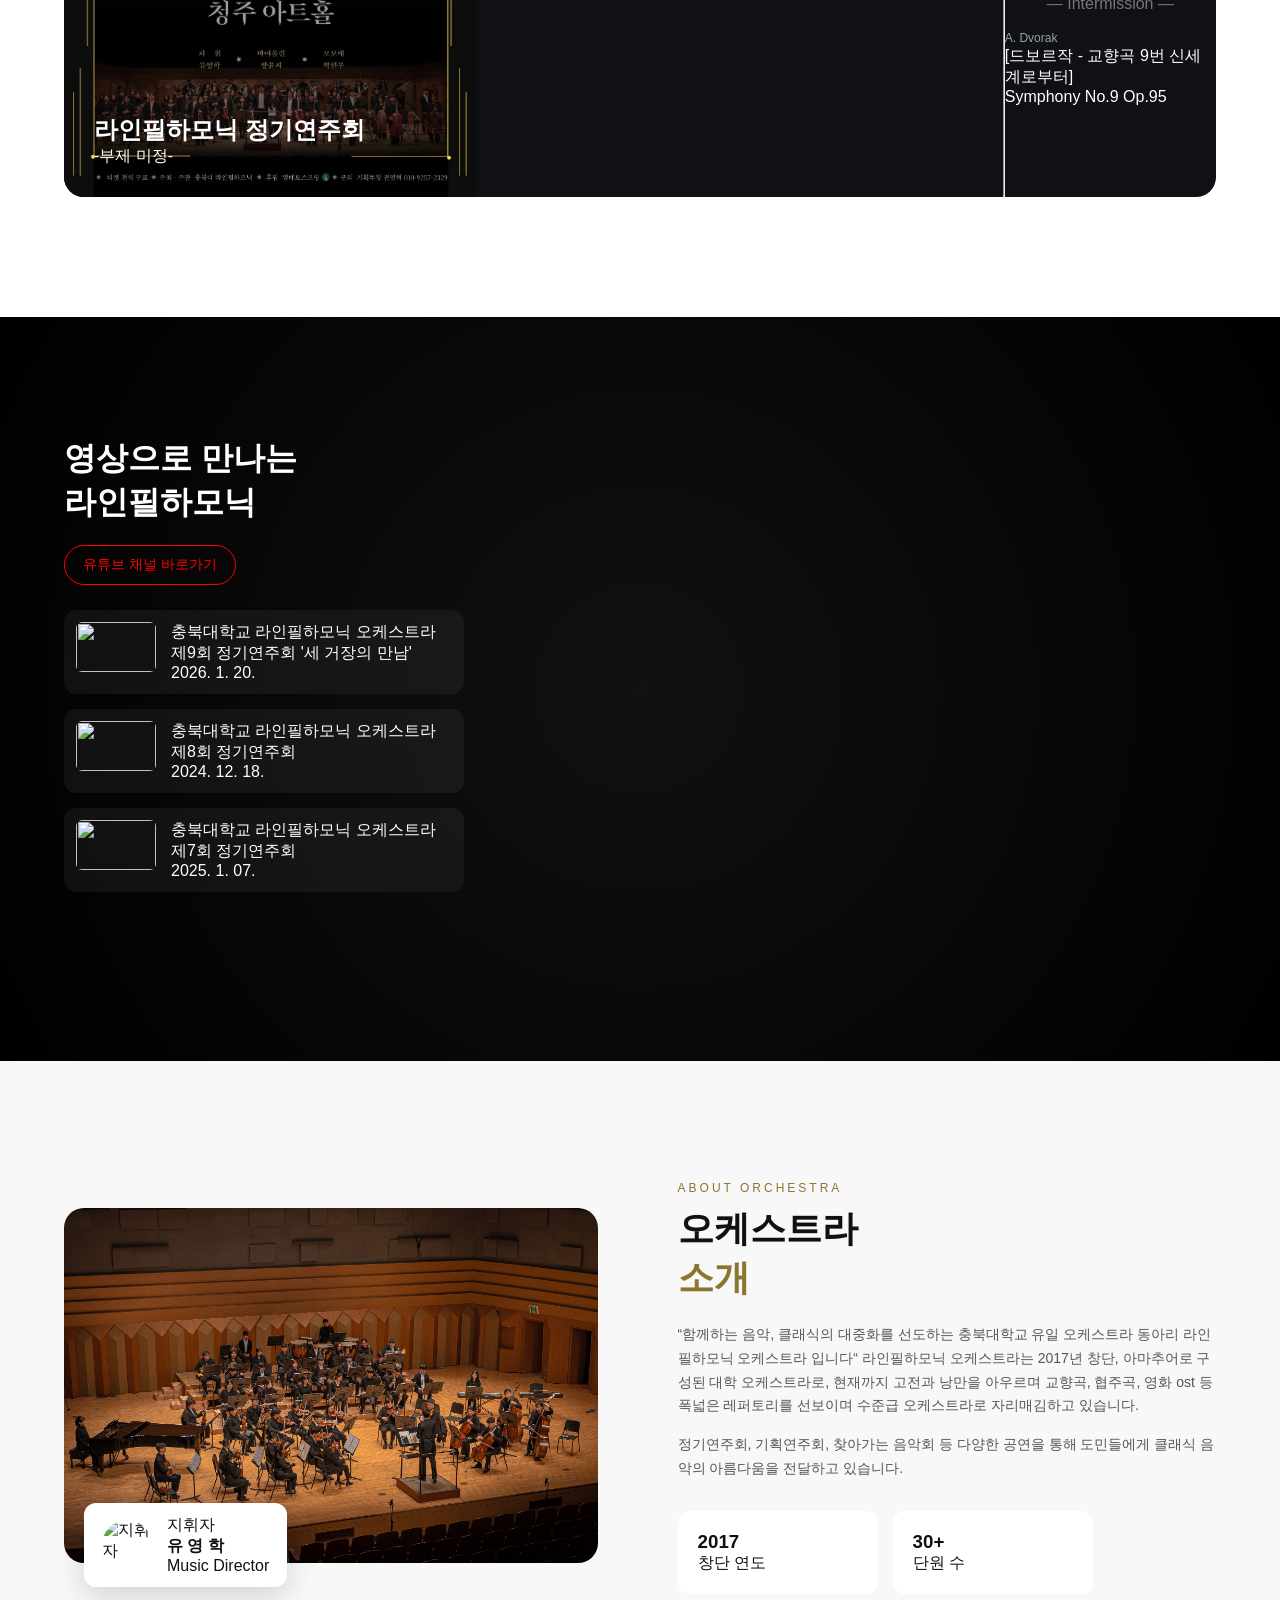
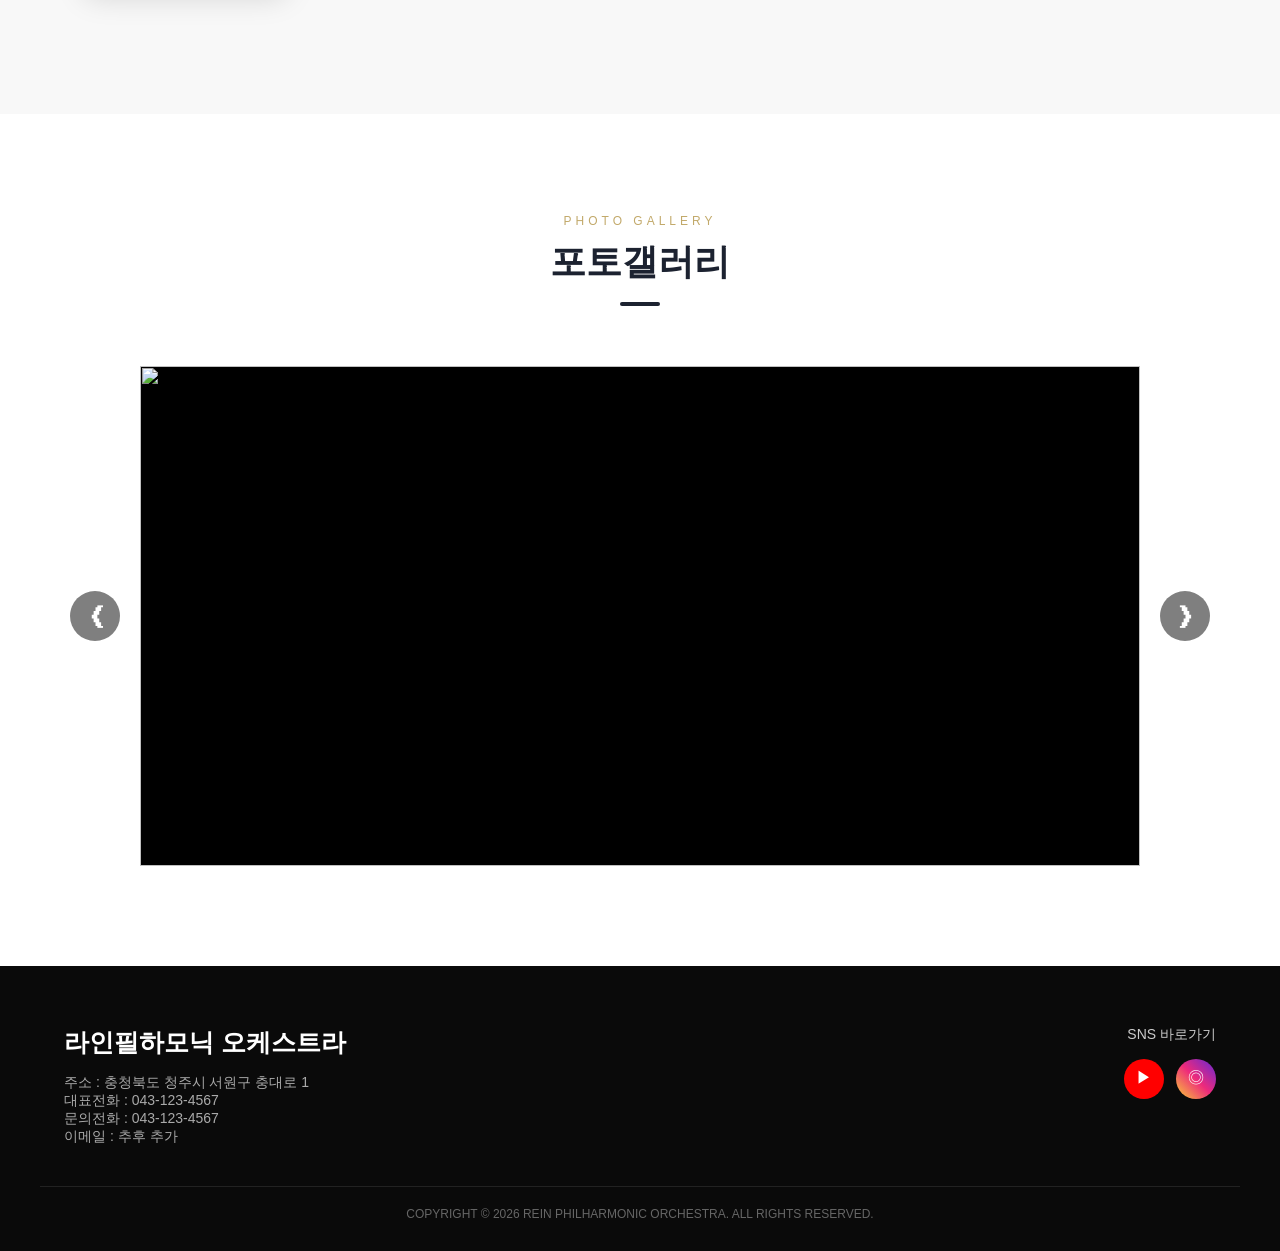
==== commit 6421c601: "Update index.html" ====
--- a/index.html
+++ b/index.html
@@ -296,12 +296,12 @@
 
     <!-- 왼쪽: 단체 정보 -->
     <div class="footer-left">
-      <h3 class="footer-title">라인필하모닉</h3>
-
-      <p>주소 : 충청북도 청주시 흥덕구 직지대로 713</p>
-      <p>대표전화 : 043-220-5600</p>
-      <p>문의전화 : 043-220-5609</p>
-      <p>이메일 : info@chungbukphil.or.kr</p>
+      <h3 class="footer-title">라인필하모닉 오케스트라</h3>
+
+      <p>주소 : 충청북도 청주시 서원구 충대로 1</p>
+      <p>대표전화 : 043-123-4567</p>
+      <p>문의전화 : 043-123-4567</p>
+      <p>이메일 : 추후 추가</p>
     </div>
 
     <!-- 오른쪽: SNS -->
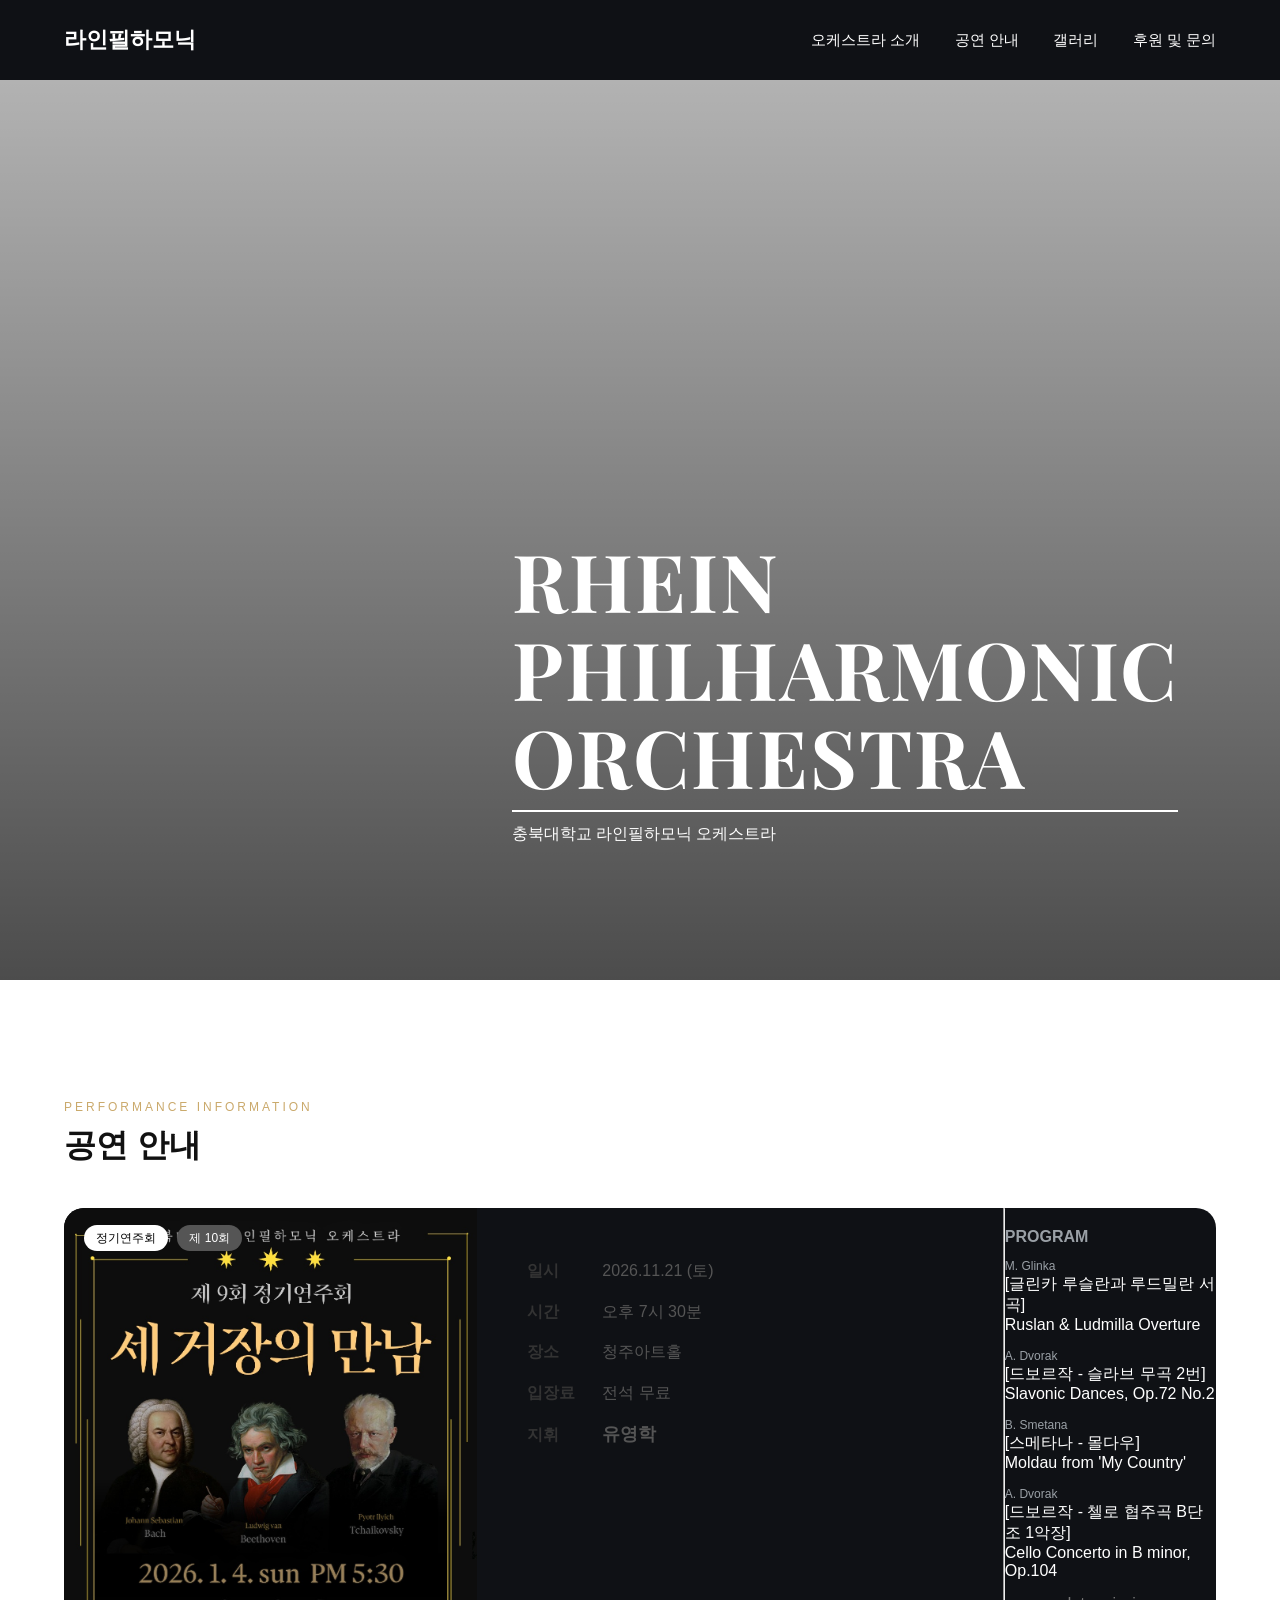
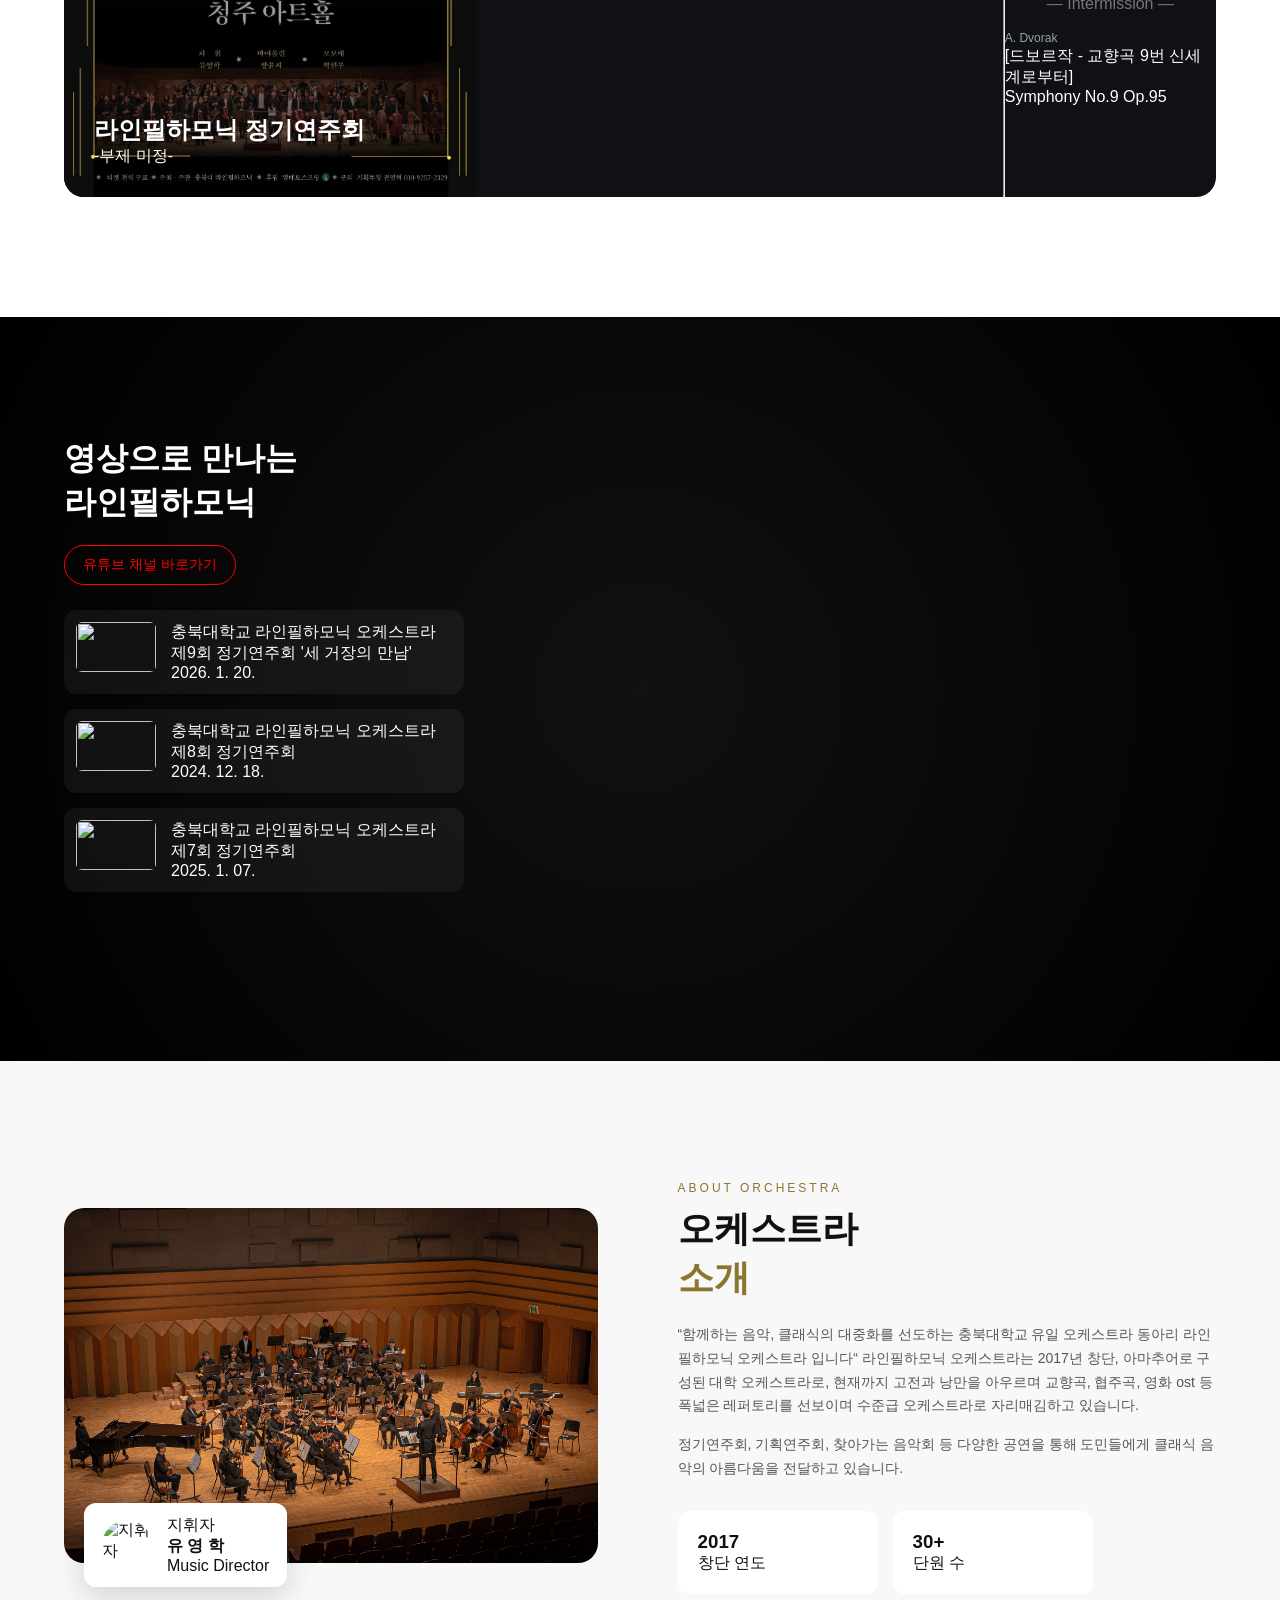
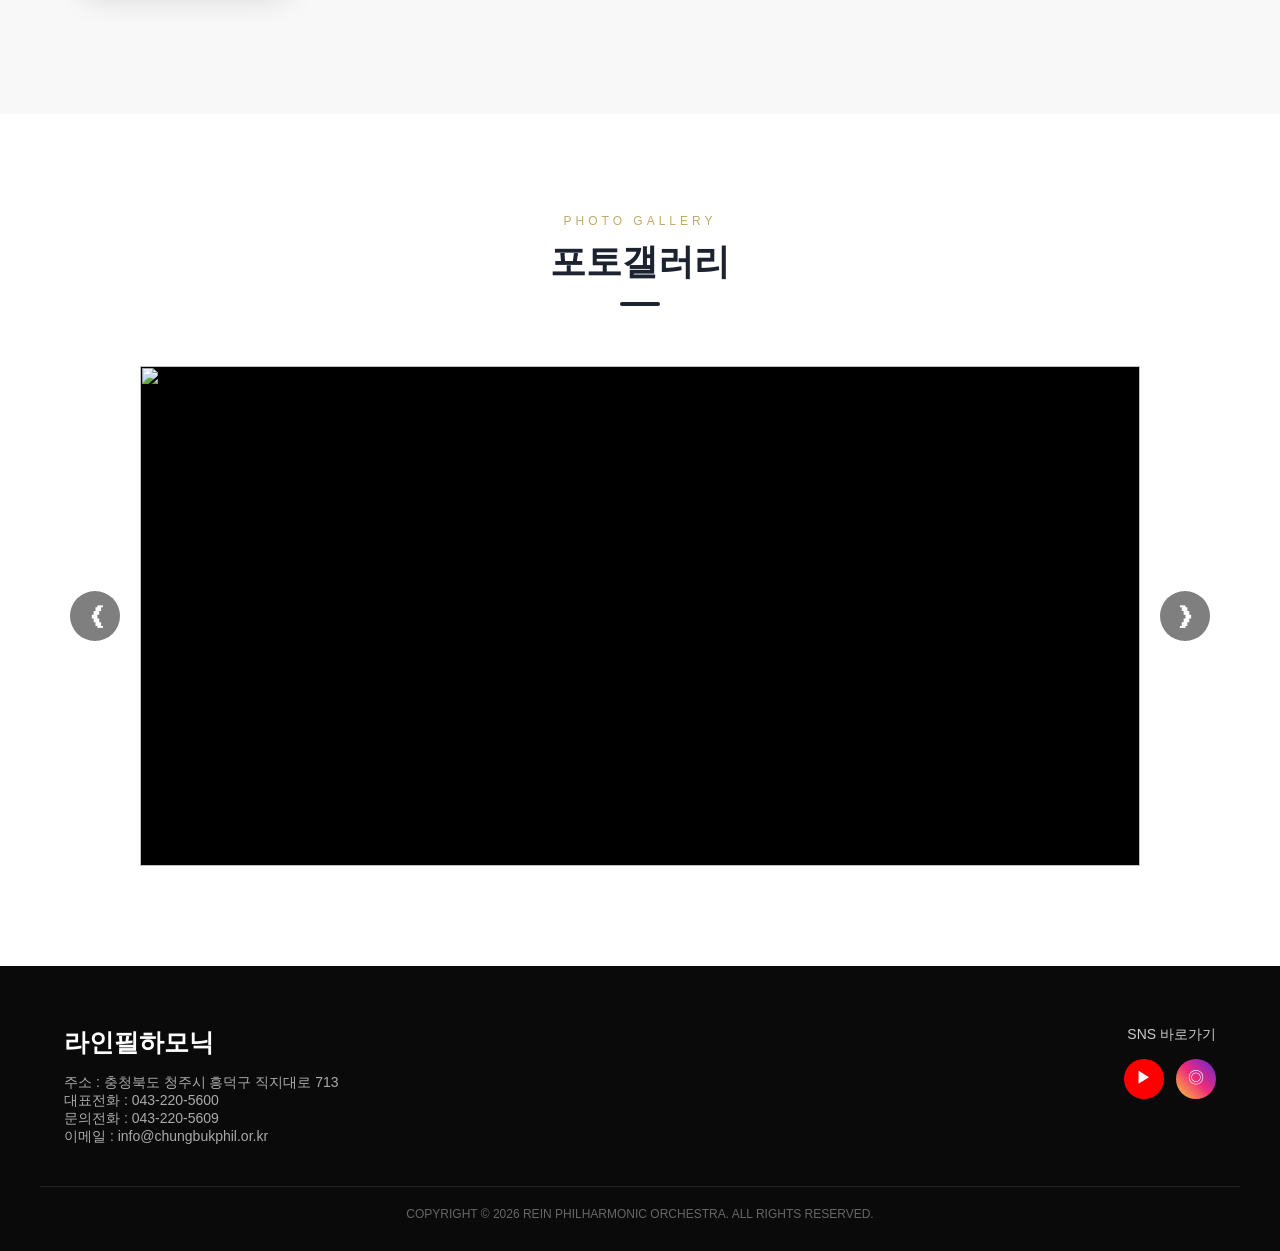
==== commit 397dc1b2: "Revert "Update index.html" This reverts commit 6421c60117c6c454fae50348fa0c0a78747e447e." ====
--- a/index.html
+++ b/index.html
@@ -296,12 +296,12 @@
 
     <!-- 왼쪽: 단체 정보 -->
     <div class="footer-left">
-      <h3 class="footer-title">라인필하모닉 오케스트라</h3>
-
-      <p>주소 : 충청북도 청주시 서원구 충대로 1</p>
-      <p>대표전화 : 043-123-4567</p>
-      <p>문의전화 : 043-123-4567</p>
-      <p>이메일 : 추후 추가</p>
+      <h3 class="footer-title">라인필하모닉</h3>
+
+      <p>주소 : 충청북도 청주시 흥덕구 직지대로 713</p>
+      <p>대표전화 : 043-220-5600</p>
+      <p>문의전화 : 043-220-5609</p>
+      <p>이메일 : info@chungbukphil.or.kr</p>
     </div>
 
     <!-- 오른쪽: SNS -->
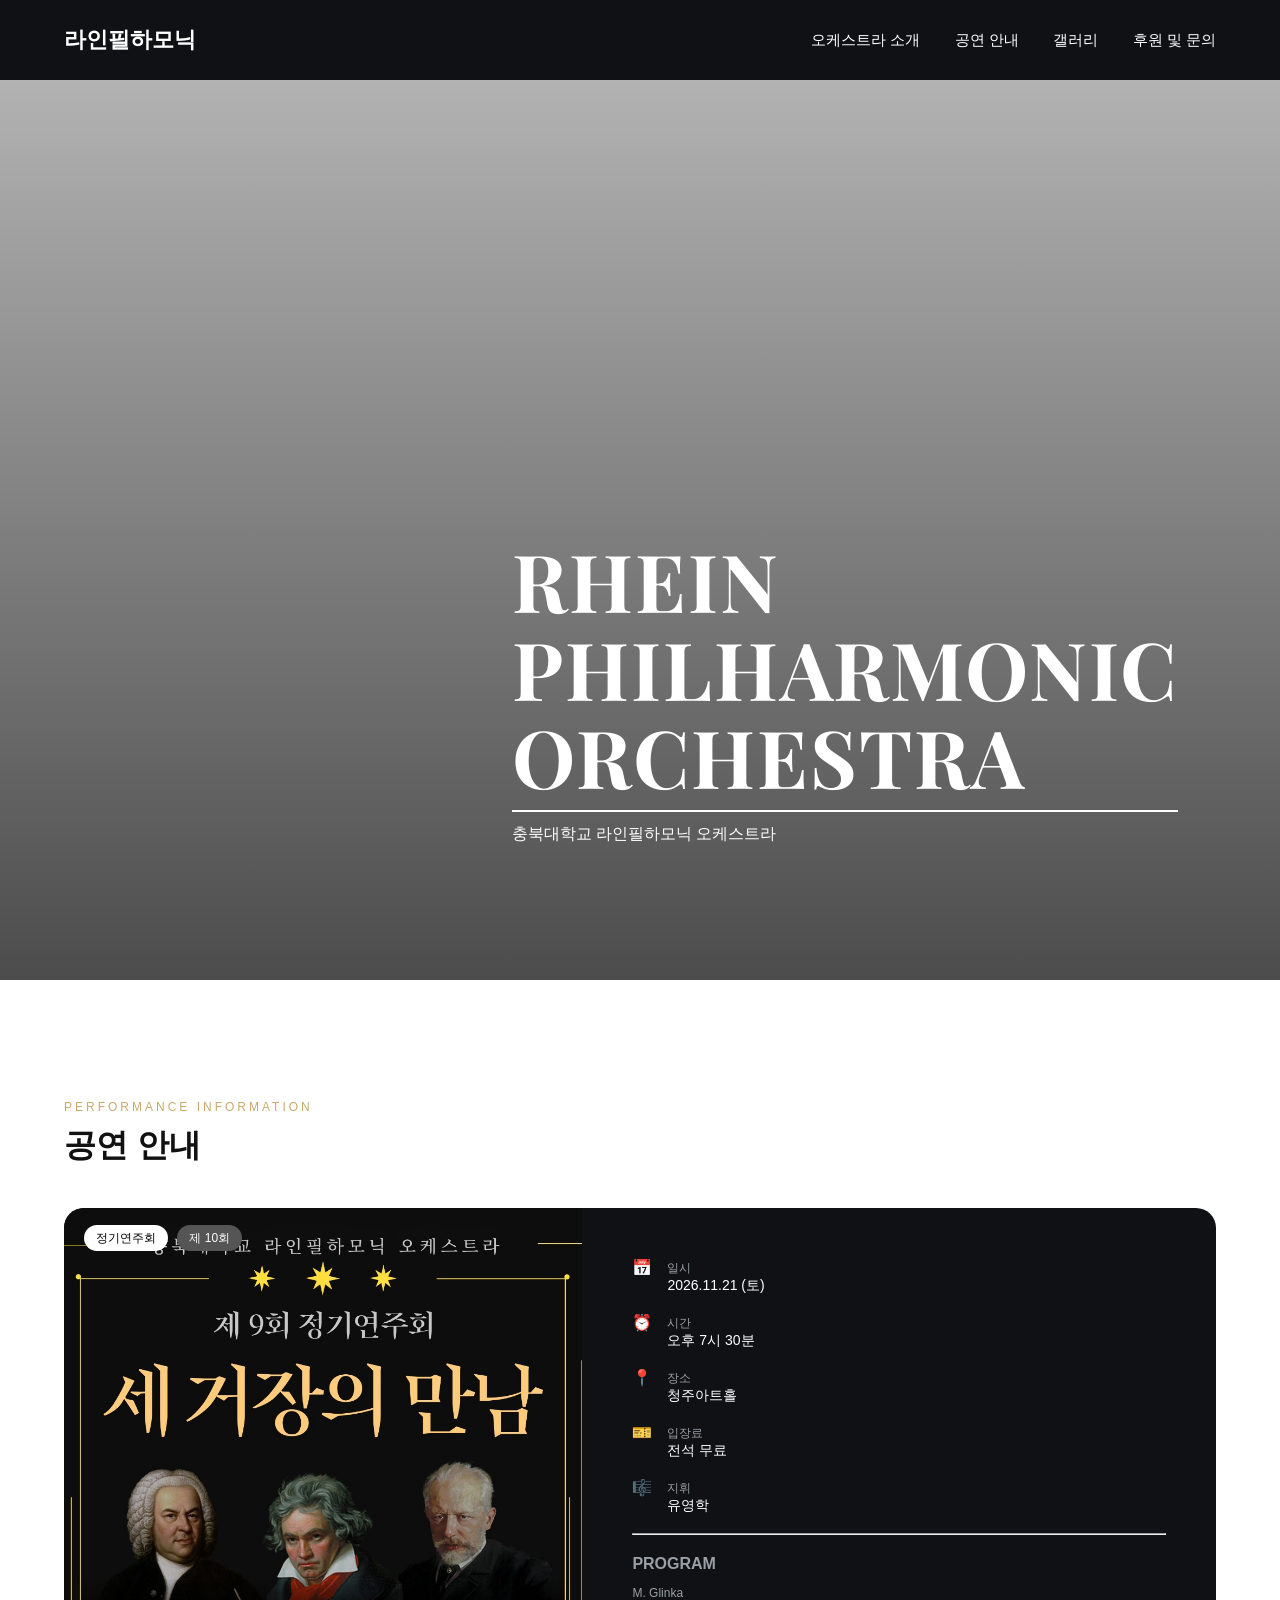
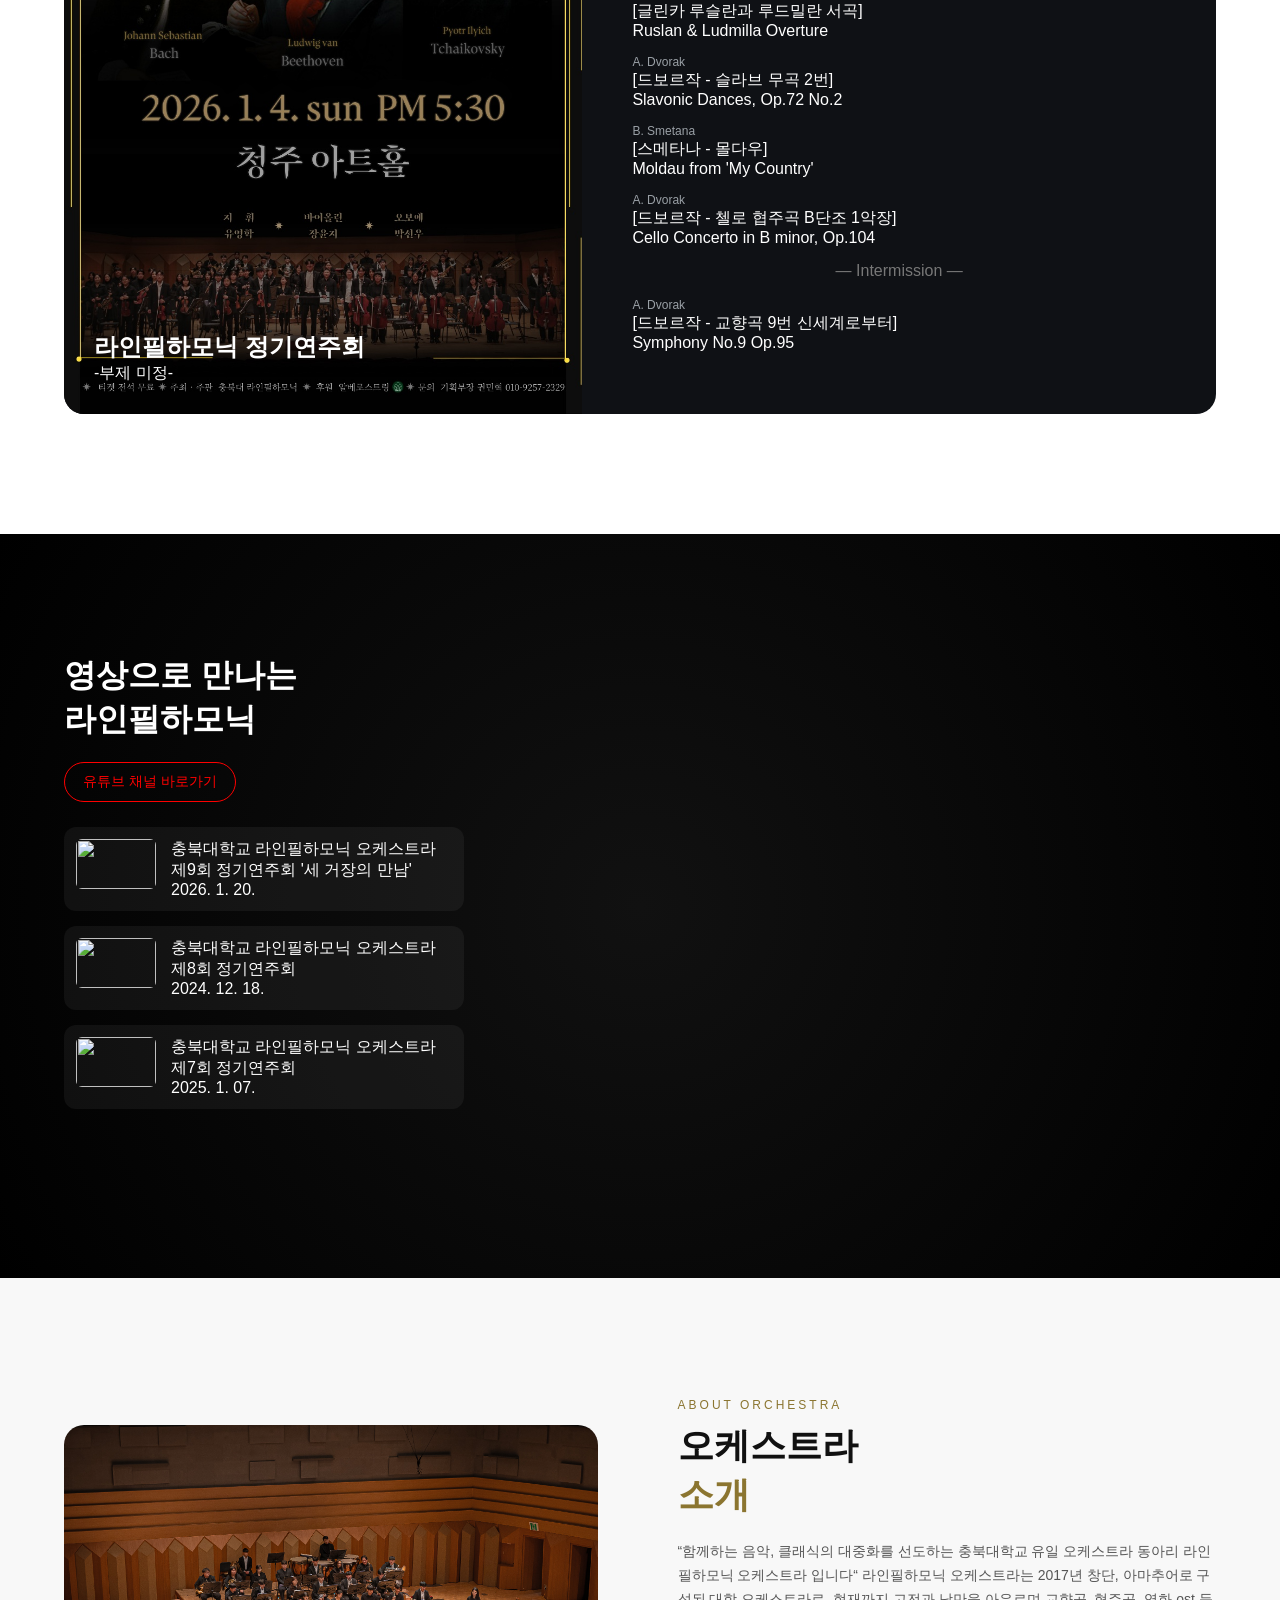
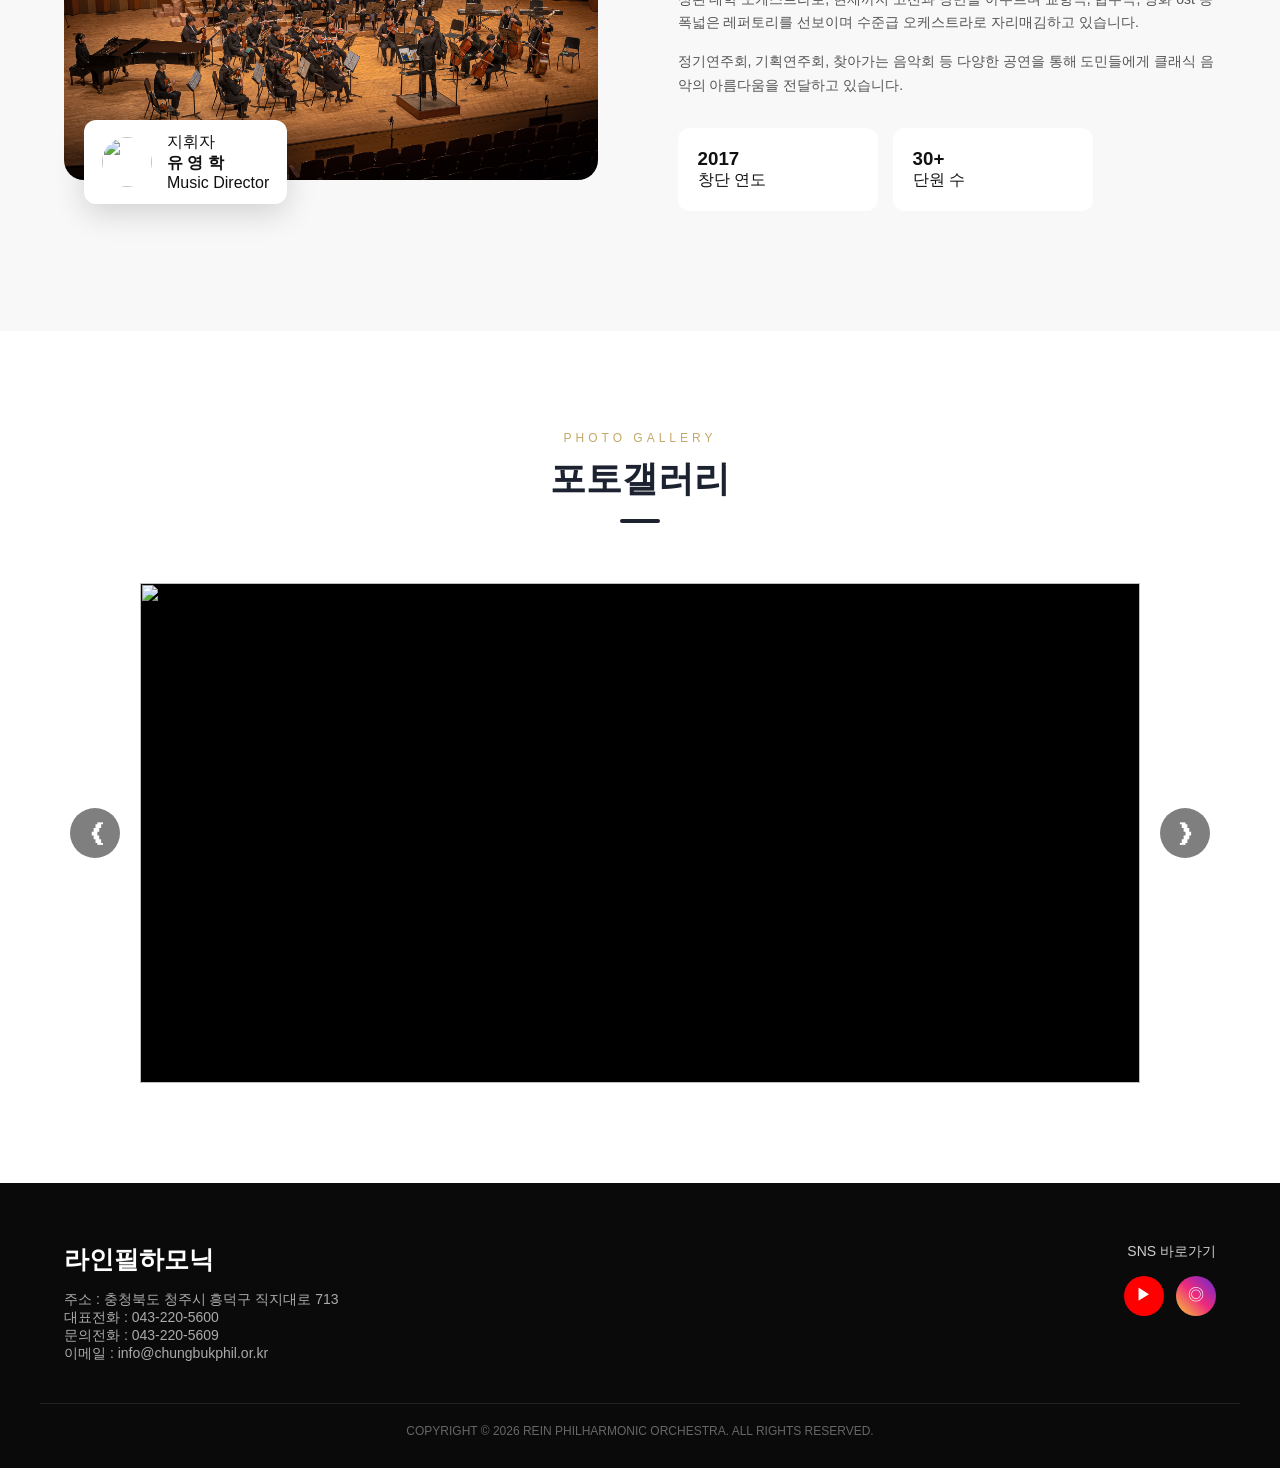
==== commit 68127d42: "Update index.html" ====
--- a/index.html
+++ b/index.html
@@ -5,8 +5,7 @@
   <meta name="viewport" content="width=device-width, initial-scale=1.0">
   <title>라인필하모닉 오케스트라</title>
 
-  <!-- CSS 폴더 안의 style.css로 경로 수정 -->
-  <link rel="stylesheet" href="css/style.css">
+  <link rel="stylesheet" href="style1.css">
 
   <link rel="preconnect" href="https://fonts.googleapis.com">
   <link rel="preconnect" href="https://fonts.gstatic.com" crossorigin>
@@ -51,8 +50,7 @@
 
       <!-- 왼쪽 이미지 -->
       <div class="performance-image">
-        <!-- 이미지 경로 수정 -->
-        <img src="images/poster.jpg" alt="연주회 포스터">
+        <img src="연주회포스터.jpg">
 
         <div class="badge-wrap">
           <span class="badge white">정기연주회</span>
@@ -67,16 +65,14 @@
 
       <!-- 오른쪽 정보 -->
       <div class="performance-info">
+
         <div class="info-list">
-          <!-- span을 strong으로 변경 -->
-          <div class="info-item"><div><strong>일시</strong><p>2026.11.21 (토)</p></div></div>
-          <div class="info-item"><div><strong>시간</strong><p>오후 7시 30분</p></div></div>
-          <div class="info-item"><div><strong>장소</strong><p>청주아트홀</p></div></div>
-          <div class="info-item"><div><strong>입장료</strong><p>전석 무료</p></div></div>
-           <!-- 지휘자 이름에 conductor-info 클래스 추가 -->
-          <div class="info-item"><div><strong>지휘</strong><p class="conductor-info">유영학</p></div></div>
-        </div>
-      </div>
+          <div class="info-item">📅 <div><span>일시</span><p>2026.11.21 (토)</p></div></div>
+          <div class="info-item">⏰ <div><span>시간</span><p>오후 7시 30분</p></div></div>
+          <div class="info-item">📍 <div><span>장소</span><p>청주아트홀</p></div></div>
+          <div class="info-item">🎫 <div><span>입장료</span><p>전석 무료</p></div></div>
+          <div class="info-item">🎼 <div><span>지휘</span><p>유영학</p></div></div>
+        </div>
 
         <hr>
 
@@ -179,6 +175,8 @@
         allowfullscreen>
       </iframe>
 
+    
+
     </div>
 
   </div>
@@ -193,13 +191,11 @@
     <div class="about-left">
 
       <div class="image-wrapper">
-        <!-- 이미지 경로 수정 -->
-        <img src="images/intro.jpg" alt="오케스트라">
+        <img src="소개.jpg" alt="오케스트라">
 
         <!-- 겹치는 카드 -->
         <div class="profile-card">
-          <!-- 이미지 경로 수정 -->
-          <img src="images/conductor.jpg" alt="지휘자">
+          <img src="conductor.jpg">
           <div>
             <p class="role">지휘자</p>
             <h4>유 영 학</h4>
@@ -274,13 +270,14 @@
     <!-- 슬라이드 영역 -->
     <div class="slider-window">
       <div class="slides" id="slides">
-        <!-- 이미지 경로 수정 -->
-        <img src="images/gallery-4.JPG" class="slide">
-        <img src="images/gallery-1.JPG" class="slide">
-        <img src="images/gallery-2.JPG" class="slide">
-        <img src="images/gallery-3.JPG" class="slide">
-        <img src="images/gallery-4.JPG" class="slide">
-        <img src="images/gallery-1.JPG" class="slide">
+        <!-- 마지막 이미지를 맨 앞에 복사 (무한루프용) -->
+        <img src="갤4.JPG" class="slide">
+        <img src="갤1.JPG" class="slide">
+        <img src="갤2.JPG" class="slide">
+        <img src="갤3.JPG" class="slide">
+        <img src="갤4.JPG" class="slide">
+        <!-- 첫 이미지를 맨 뒤에 복사 (무한루프용) -->
+        <img src="갤1.JPG" class="slide">
       </div>
     </div>
 
@@ -322,11 +319,17 @@
   </div>
 </footer>
 
-<!-- 자바스크립트 (js 폴더 안의 script.js로 경로 수정) -->
-<script src="js/script.js"></script>
+
+
+
+
+<!-- 자바스크립트 -->
+<script src="script.js"></script>
 
 <!-- 유튜브 API -->
 <script src="https://www.youtube.com/iframe_api"></script>
 
+
+
 </body>
 </html>
--- a/style1.css
+++ b/style1.css
@@ -0,0 +1,565 @@
+/* ===== RESET ===== */
+* {
+  margin: 0;
+  padding: 0;
+  box-sizing: border-box;
+}
+
+body {
+  background: #ffffff;
+  color: #111;
+  padding-top: 80px;
+  font-family: Arial, Helvetica, sans-serif;
+}
+
+/* ===== 공통 컨테이너 ===== */
+.container,
+.header_container,
+.media-container,
+.about-container,
+.footer-container {
+  max-width: 1200px;
+  width: 90%;
+  margin: 0 auto;
+}
+
+/* 공통 섹션 여백 */
+section {
+  padding: 120px 0;
+}
+
+/* ================= HEADER ================= */
+.header {
+  position: fixed;
+  top: 0;
+  left: 0;
+  width: 100%;
+  height: 80px;
+  background: #0f1115;
+  z-index: 1000;
+}
+
+.header_container {
+  height: 80px;
+  display: flex;
+  justify-content: space-between;
+  align-items: center;
+}
+
+.logo {
+  color: white;
+  font-size: 22px;
+  font-weight: 600;
+}
+
+.nav a {
+  color: white;
+  margin-left: 30px;
+  text-decoration: none;
+  font-size: 15px;
+}
+
+.nav a:hover {
+  opacity: 0.7;
+}
+
+/* ================= HERO ================= */
+.hero {
+  height: 100vh;
+  background-image: url("../배너.JPG");
+  background-size: cover;
+  background-position: center;
+  position: relative;
+  display: flex;
+  align-items: center;
+  color: white;
+}
+
+.hero::before {
+  content: "";
+  position: absolute;
+  width: 100%;
+  height: 100%;
+  background: linear-gradient(to top, rgba(0,0,0,0.7), rgba(0,0,0,0.3));
+}
+
+.hero_text {
+  position: absolute;
+  right: 8%;
+  bottom: 15%;
+  font-family: 'Playfair Display', serif;
+}
+
+/* 모바일 대응: 화면 너비 768px 이하 */
+@media (max-width: 768px) {
+    .hero_text {
+        right: 5%;
+        bottom: 5%;
+        font-size: 40px; /* 글자 크기 줄임 */
+    }
+
+    .hero_text p {
+        font-size: 12px;
+    }
+}
+
+/* 작은 모바일: 480px 이하 */
+@media (max-width: 480px) {
+    .hero_text {
+        right: 5%;
+        bottom: 5%;
+        font-size: 28px; /* 더 작게 */
+    }
+
+    .hero_text p {
+        font-size: 10px;
+    }
+}
+
+.hero_text h1 {
+  font-size: 80px;
+  line-height: 1.1;
+  letter-spacing: 2px;
+}
+
+.hero_text p {
+  margin-top: 10px;
+  border-top: 2px solid white;
+  padding-top: 10px;
+}
+
+/* ================= 공연 안내 ================= */
+.performance-section {
+  background: #ffffff;
+}
+
+.section-eng {
+  letter-spacing: 3px;
+  font-size: 12px;
+  color: #caa96b;
+  margin-bottom: 10px;
+}
+
+.section-title {
+  font-size: 32px;
+  margin-bottom: 40px;
+}
+
+/* 카드 */
+.performance-card {
+  width: 100%;
+  display: flex;
+  background: #0f1115;
+  color: white;
+  border-radius: 20px;
+  overflow: hidden;
+}
+
+/* 왼쪽 이미지 */
+.performance-image {
+  width: 45%;
+  position: relative;
+}
+
+.performance-image img {
+  width: 100%;
+  height: 100%;
+  object-fit: cover;
+}
+
+/* 배지 */
+.badge-wrap {
+  position: absolute;
+  top: 20px;
+  left: 20px;
+}
+
+.badge {
+  padding: 6px 12px;
+  border-radius: 20px;
+  font-size: 12px;
+  margin-right: 5px;
+}
+
+.badge.white {
+  background: white;
+  color: black;
+}
+
+.badge.dark {
+  background: #555;
+  color: white;
+}
+
+/* 이미지 제목 */
+.performance-title {
+  position: absolute;
+  bottom: 30px;
+  left: 30px;
+}
+
+/* 오른쪽 정보 */
+.performance-info {
+  width: 55%;
+  padding: 50px;
+  overflow-y: auto;
+}
+
+/* 정보 리스트 */
+.info-item {
+  display: flex;
+  gap: 15px;
+  margin-bottom: 18px;
+}
+
+.info-item span {
+  font-size: 12px;
+  color: #9aa0a6;
+}
+
+.info-item p {
+  font-size: 14px;
+}
+
+/* 프로그램 */
+.program {
+  margin-top: 20px;
+}
+
+.program h4 {
+  color: #9aa0a6;
+  margin-bottom: 10px;
+}
+
+.piece {
+  margin-bottom: 12px;
+}
+
+.composer {
+  font-size: 12px;
+  color: #9aa0a6;
+}
+
+.intermission {
+  text-align: center;
+  color: #777;
+  margin: 15px 0;
+}
+
+/* ================= MEDIA ================= */
+.media {
+  background: radial-gradient(circle, #111 0%, #000 100%);
+  color: white;
+}
+
+.media-container {
+  display: flex;
+  gap: 60px;
+}
+
+.media-left {
+  width: 400px;
+}
+
+.media-title {
+  font-size: 32px;
+  margin-bottom: 20px;
+}
+
+/* 유튜브 버튼 */
+.youtube-btn {
+  display: inline-block;
+  margin-bottom: 25px;
+  padding: 10px 18px;
+  border: 1px solid red;
+  color: red;
+  border-radius: 20px;
+  text-decoration: none;
+  font-size: 14px;
+}
+
+.youtube-btn:hover {
+  background: red;
+  color: white;
+}
+
+
+
+/* 영상 리스트 */
+.video-list {
+  display: flex;
+  flex-direction: column;
+  gap: 15px;
+}
+
+.video-item {
+  display: flex;
+  gap: 15px;
+  background: rgba(255,255,255,0.05);
+  padding: 12px;
+  border-radius: 12px;
+  cursor: pointer;
+}
+
+.video-item:hover {
+  background: rgba(255,255,255,0.12);
+}
+
+.video-item img {
+  width: 80px;
+  height: 50px;
+  object-fit: cover;
+  border-radius: 6px;
+}
+
+/* 오른쪽 영상 */
+.media-right {
+  flex: 1;
+}
+
+#player {
+  width: 100%;
+  height: 500px;
+}
+
+/* ================= ABOUT ================= */
+.about {
+  background: #f8f8f8;
+}
+
+.about-container {
+  display: flex;
+  gap: 80px;
+  align-items: center;
+}
+
+/* 이미지 */
+.image-wrapper {
+  position: relative;
+}
+
+.image-wrapper img {
+  width: 100%;
+  border-radius: 20px;
+}
+
+/* 카드 */
+.profile-card {
+  position: absolute;
+  bottom: -20px;
+  left: 20px;
+  display: flex;
+  gap: 15px;
+  align-items: center;
+  background: white;
+  padding: 12px 18px;
+  border-radius: 12px;
+  box-shadow: 0 10px 30px rgba(0,0,0,0.15);
+}
+
+.profile-card img {
+  width: 50px;
+  height: 50px;
+  border-radius: 50%;
+}
+
+/* 오른쪽 텍스트 */
+.about-eng {
+  font-size: 12px;
+  letter-spacing: 3px;
+  color: #8B7530;
+  margin-bottom: 10px;
+}
+
+.about-title {
+  font-size: 36px;
+  margin-bottom: 20px;
+}
+
+.about-title span {
+  color: #8B7530;
+}
+
+.about-desc {
+  font-size: 14px;
+  color: #555;
+  line-height: 1.7;
+  margin-bottom: 15px;
+}
+
+/* 통계 */
+.about-stats {
+  margin-top: 30px;
+  display: grid;
+  grid-template-columns: repeat(2, 200px);
+  gap: 15px;
+}
+
+.stat-box {
+  background: #ffffff;
+  padding: 20px;
+  border-radius: 12px;
+}
+
+/* ================= GALLERY ================= */
+
+.gallery-title{
+    text-align:center;
+    margin-bottom:60px;
+}
+
+/* 위 작은 영어 글씨 */
+.gallery-subtitle{
+    font-size:12px;
+    letter-spacing:4px;
+    color:#c2a96a;
+    margin-bottom:10px;
+}
+
+/* 메인 제목 */
+.gallery-main{
+    font-size:36px;
+    font-weight:800;
+    color:#1c2230;
+    margin-bottom:15px;
+}
+
+/* 밑줄 */
+.title-line{
+    width:40px;
+    height:4px;
+    background:#1c2230;
+    margin:0 auto;
+    border-radius:2px;
+}
+
+.gallery{
+    padding:100px 0;
+    background:#ffffff;
+}
+
+.slider{
+    width:1000px;
+    margin:0 auto;
+    position:relative;
+}
+
+.slider-window{
+    width:1000px;
+    height:500px;       /* 이미지 높이와 맞춤 */
+    overflow:hidden;    /* 넘치는 이미지 숨김 */
+}
+
+/* 슬라이드 가로 정렬 */
+.slides{
+    display:flex;
+    transition:0.5s;
+}
+
+/* 이미지 한 장만 보이도록 */
+.slide{
+    width:1000px;
+    height:500px;
+    flex-shrink:0;
+    object-fit: contain;    /* 이미지 전체 보이기 */
+    background-color:#000;  /* 여백 색상 */
+}
+
+/* 화살표 */
+.arrow{
+    position:absolute;
+    top:50%;
+    transform:translateY(-50%);
+    background:rgba(0,0,0,0.5);
+    color:white;
+    border:none;
+    font-size:30px;
+    width:50px;
+    height:50px;
+    border-radius:50%;
+    cursor:pointer;
+}
+
+.left{ left:-70px; }
+.right{ right:-70px; }
+
+/* ================= FOOTER ================= */
+.footer {
+  background: #0a0a0a;
+  color: #aaa;
+  padding: 60px 0 30px;
+  font-size: 14px;
+}
+
+.footer-container {
+  display: flex;
+  justify-content: space-between;
+}
+
+.footer-title {
+  color: white;
+  font-size: 25px;
+  margin-bottom: 15px;
+}
+
+.footer-right {
+  text-align: right;
+}
+
+.sns-title {
+  color: #ccc;
+  margin-bottom: 15px;
+}
+
+.sns-icons {
+  display: flex;
+  gap: 12px;
+  justify-content: flex-end;
+}
+
+.sns {
+  width: 40px;
+  height: 40px;
+  border-radius: 50%;
+  display: flex;
+  align-items: center;
+  justify-content: center;
+  text-decoration: none;
+  color: white;
+  font-size: 16px;
+}
+
+.youtube {
+  background: #ff0000;
+}
+
+.instagram {
+  background: linear-gradient(45deg,#f9ce34,#ee2a7b,#6228d7);
+}
+
+.footer-bottom {
+  max-width: 1200px;
+  margin: 40px auto 0;
+  padding-top: 20px;
+  border-top: 1px solid #222;
+  text-align: center;
+  font-size: 12px;
+  color: #666;
+}
+
+html {
+  scroll-behavior: smooth;
+}
+
+/* 로고 a 링크 기본 스타일 제거 */
+.logo a {
+  color: inherit;       /* 글자색을 부모 h1 색상과 동일하게 */
+  text-decoration: none; /* 밑줄 제거 */
+  display: inline-block; /* 필요시 블록처럼 처리 */
+}
+
+/* 호버 시 원하는 효과 (선택 사항) */
+.logo a:hover {
+  color: #fff;          /* 흰색으로 변경 예시 */
+  text-decoration: none;
+}
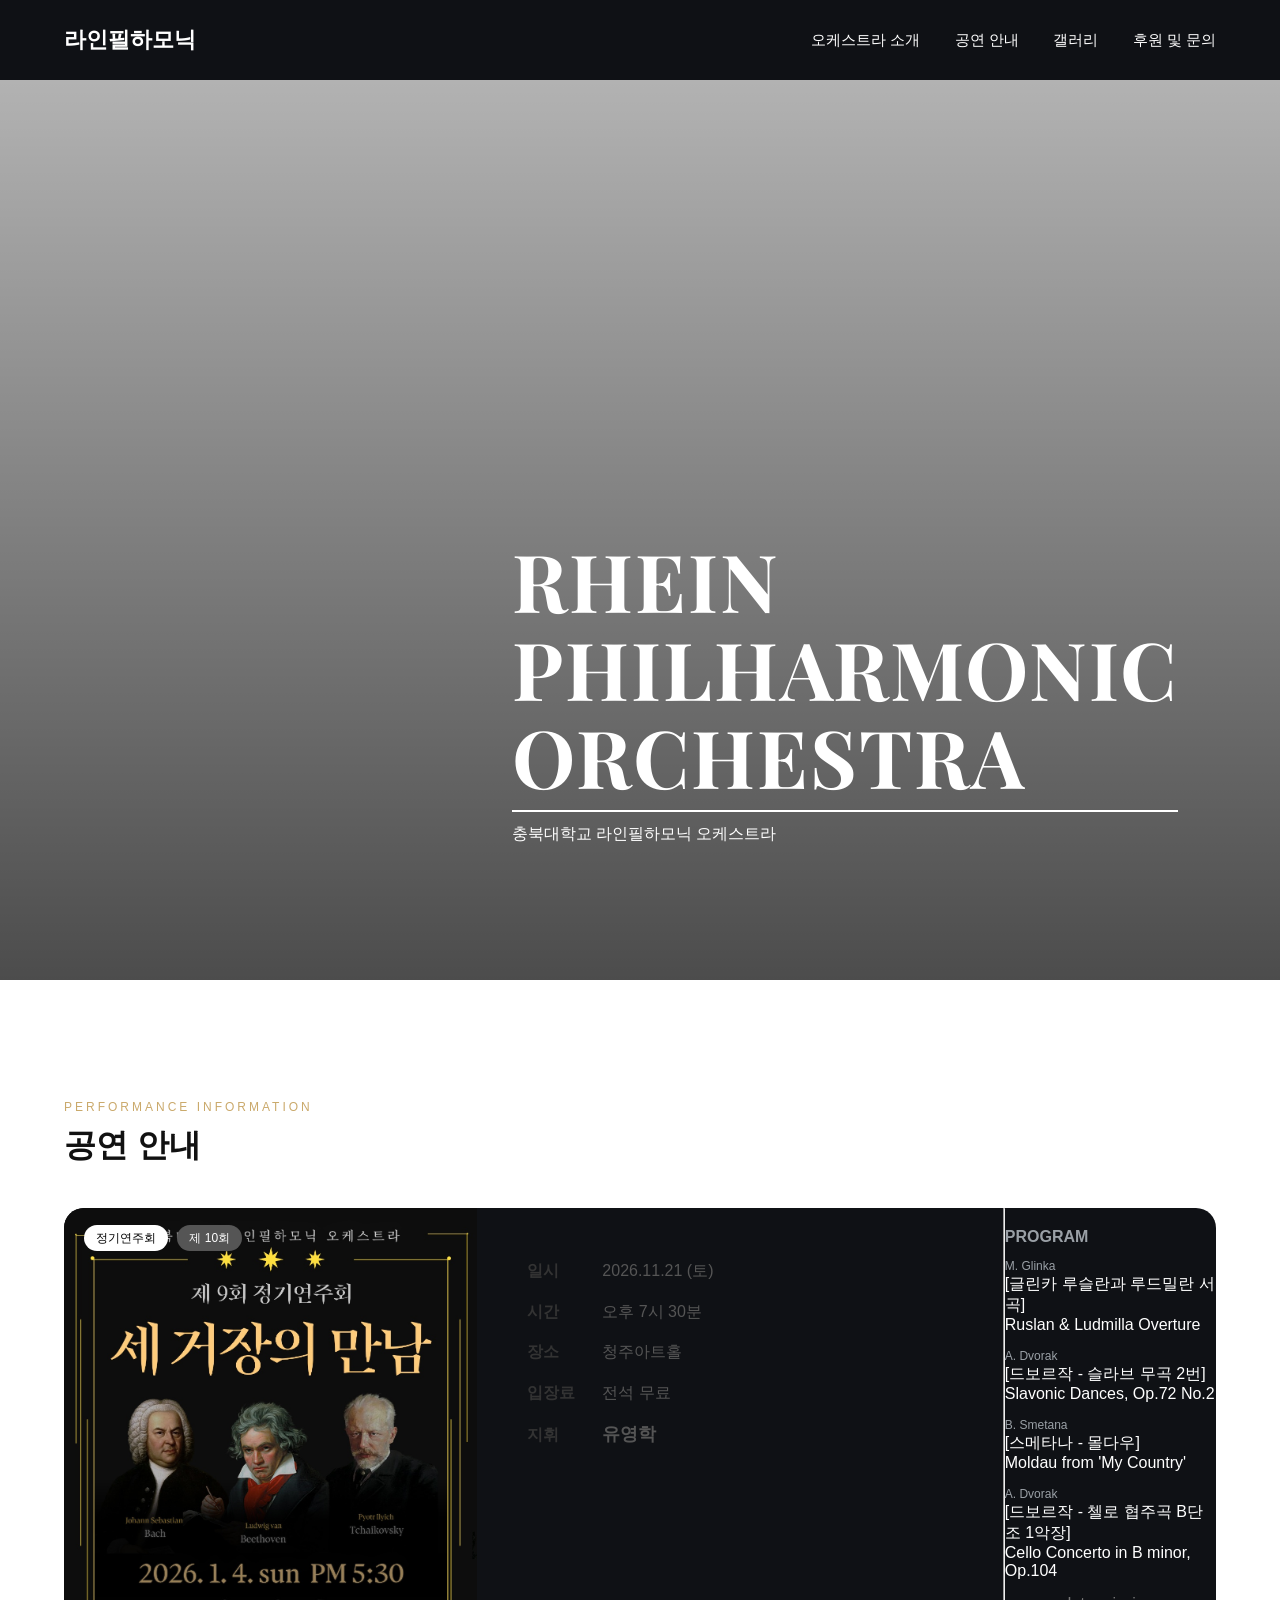
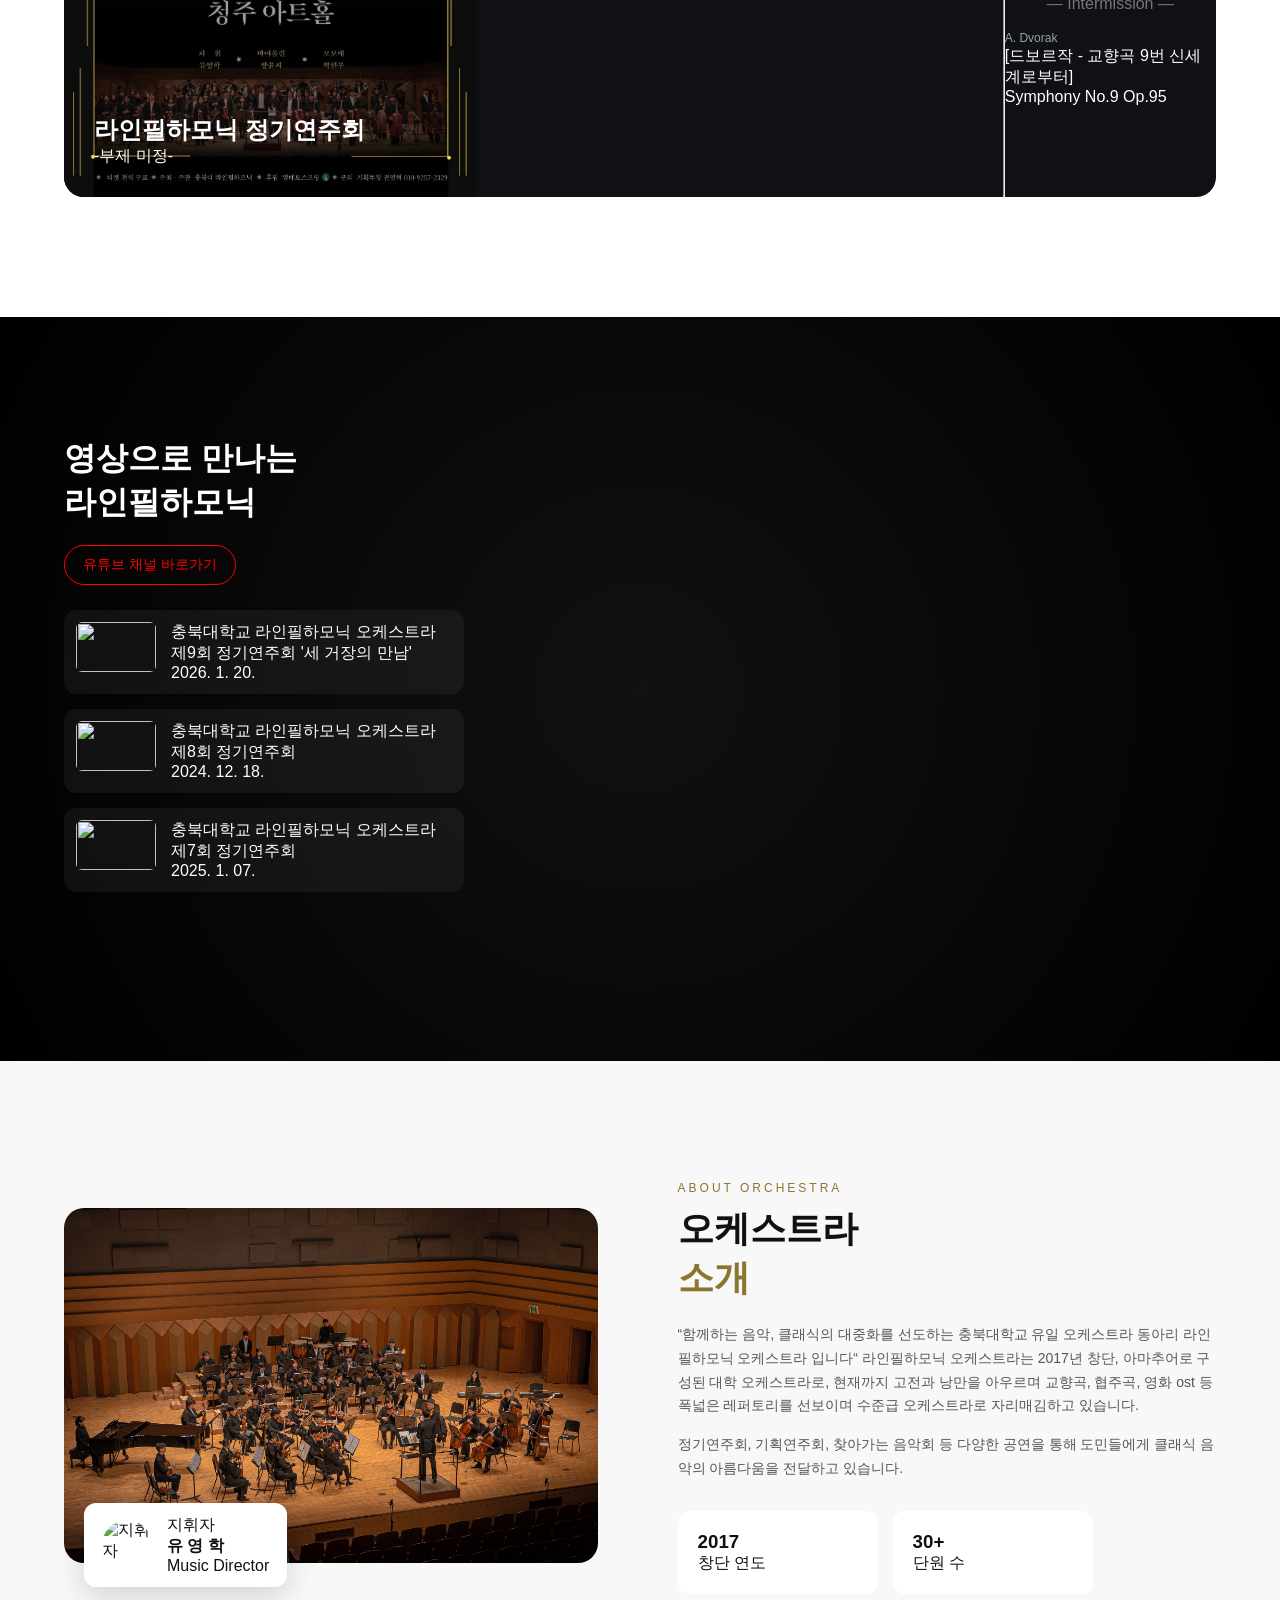
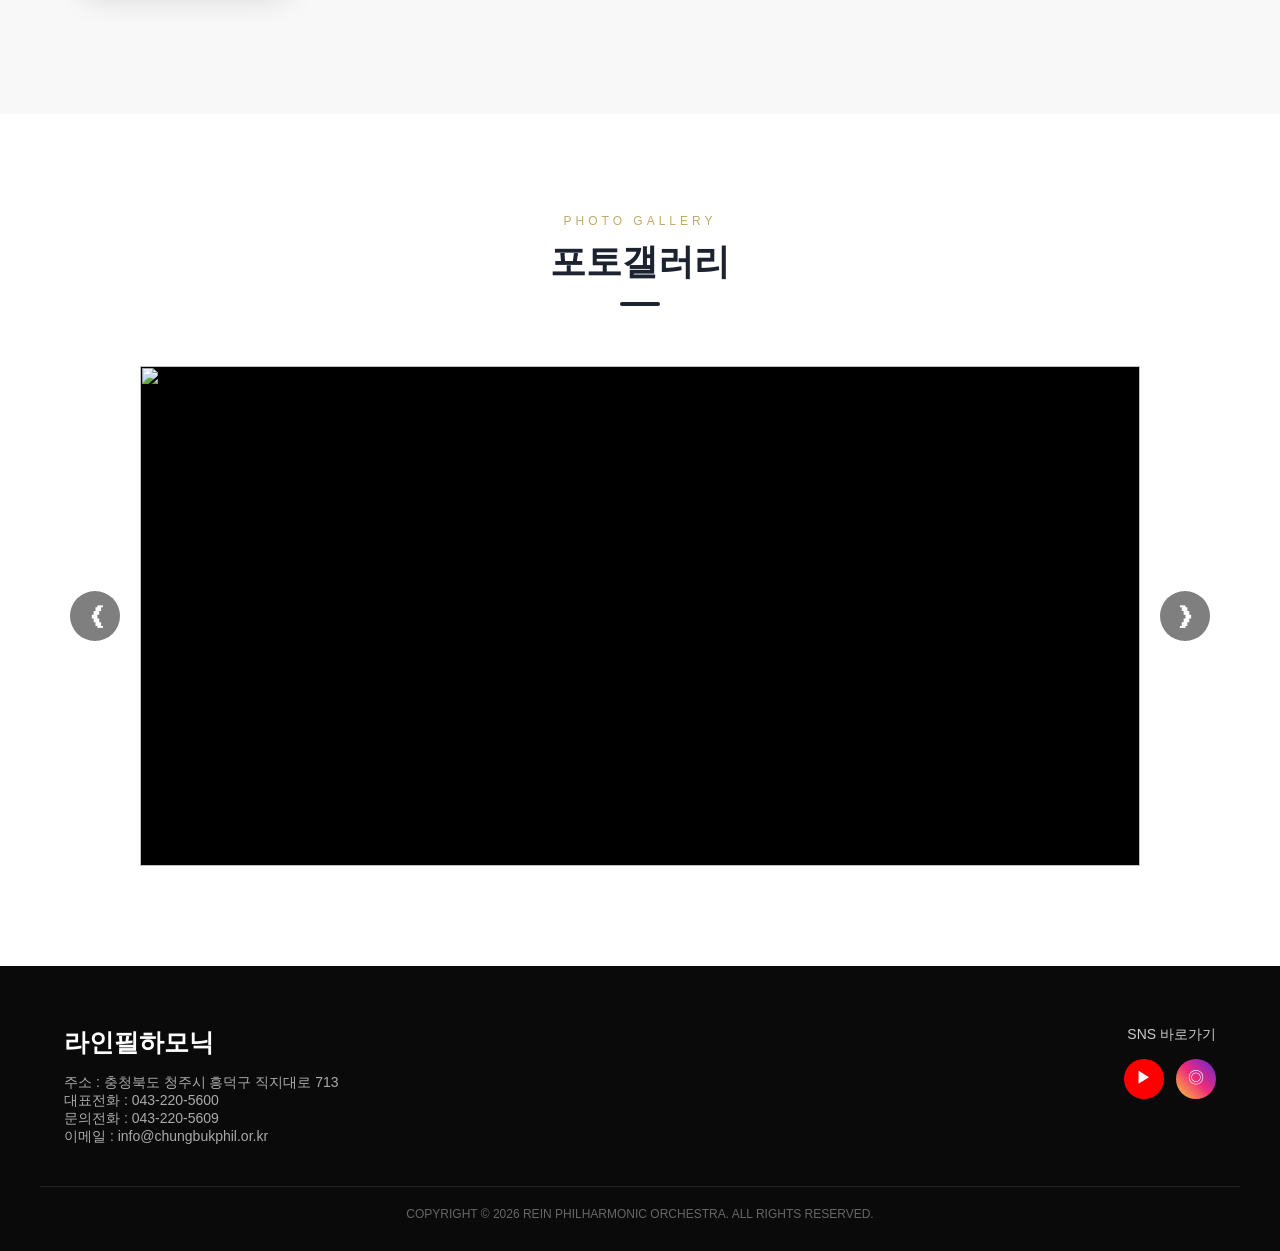
==== commit 3672e133: "Update index.html" ====
--- a/index.html
+++ b/index.html
@@ -5,7 +5,8 @@
   <meta name="viewport" content="width=device-width, initial-scale=1.0">
   <title>라인필하모닉 오케스트라</title>
 
-  <link rel="stylesheet" href="style1.css">
+  <!-- CSS 폴더 안의 style.css로 경로 수정 -->
+  <link rel="stylesheet" href="css/style.css">
 
   <link rel="preconnect" href="https://fonts.googleapis.com">
   <link rel="preconnect" href="https://fonts.gstatic.com" crossorigin>
@@ -50,7 +51,8 @@
 
       <!-- 왼쪽 이미지 -->
       <div class="performance-image">
-        <img src="연주회포스터.jpg">
+        <!-- 이미지 경로 수정 -->
+        <img src="images/poster.jpg" alt="연주회 포스터">
 
         <div class="badge-wrap">
           <span class="badge white">정기연주회</span>
@@ -65,14 +67,16 @@
 
       <!-- 오른쪽 정보 -->
       <div class="performance-info">
-
         <div class="info-list">
-          <div class="info-item">📅 <div><span>일시</span><p>2026.11.21 (토)</p></div></div>
-          <div class="info-item">⏰ <div><span>시간</span><p>오후 7시 30분</p></div></div>
-          <div class="info-item">📍 <div><span>장소</span><p>청주아트홀</p></div></div>
-          <div class="info-item">🎫 <div><span>입장료</span><p>전석 무료</p></div></div>
-          <div class="info-item">🎼 <div><span>지휘</span><p>유영학</p></div></div>
-        </div>
+          <!-- span을 strong으로 변경 -->
+          <div class="info-item"><div><strong>일시</strong><p>2026.11.21 (토)</p></div></div>
+          <div class="info-item"><div><strong>시간</strong><p>오후 7시 30분</p></div></div>
+          <div class="info-item"><div><strong>장소</strong><p>청주아트홀</p></div></div>
+          <div class="info-item"><div><strong>입장료</strong><p>전석 무료</p></div></div>
+           <!-- 지휘자 이름에 conductor-info 클래스 추가 -->
+          <div class="info-item"><div><strong>지휘</strong><p class="conductor-info">유영학</p></div></div>
+        </div>
+      </div>
 
         <hr>
 
@@ -175,8 +179,6 @@
         allowfullscreen>
       </iframe>
 
-    
-
     </div>
 
   </div>
@@ -191,11 +193,13 @@
     <div class="about-left">
 
       <div class="image-wrapper">
-        <img src="소개.jpg" alt="오케스트라">
+        <!-- 이미지 경로 수정 -->
+        <img src="images/intro.jpg" alt="오케스트라">
 
         <!-- 겹치는 카드 -->
         <div class="profile-card">
-          <img src="conductor.jpg">
+          <!-- 이미지 경로 수정 -->
+          <img src="images/conductor.jpg" alt="지휘자">
           <div>
             <p class="role">지휘자</p>
             <h4>유 영 학</h4>
@@ -270,14 +274,13 @@
     <!-- 슬라이드 영역 -->
     <div class="slider-window">
       <div class="slides" id="slides">
-        <!-- 마지막 이미지를 맨 앞에 복사 (무한루프용) -->
-        <img src="갤4.JPG" class="slide">
-        <img src="갤1.JPG" class="slide">
-        <img src="갤2.JPG" class="slide">
-        <img src="갤3.JPG" class="slide">
-        <img src="갤4.JPG" class="slide">
-        <!-- 첫 이미지를 맨 뒤에 복사 (무한루프용) -->
-        <img src="갤1.JPG" class="slide">
+        <!-- 이미지 경로 수정 -->
+        <img src="images/gallery-4.JPG" class="slide">
+        <img src="images/gallery-1.JPG" class="slide">
+        <img src="images/gallery-2.JPG" class="slide">
+        <img src="images/gallery-3.JPG" class="slide">
+        <img src="images/gallery-4.JPG" class="slide">
+        <img src="images/gallery-1.JPG" class="slide">
       </div>
     </div>
 
@@ -319,17 +322,11 @@
   </div>
 </footer>
 
-
-
-
-
-<!-- 자바스크립트 -->
-<script src="script.js"></script>
+<!-- 자바스크립트 (js 폴더 안의 script.js로 경로 수정) -->
+<script src="js/script.js"></script>
 
 <!-- 유튜브 API -->
 <script src="https://www.youtube.com/iframe_api"></script>
 
-
-
 </body>
 </html>
--- a/css/style.css
+++ b/css/style.css
@@ -0,0 +1,578 @@
+/* ===== RESET ===== */
+* {
+  margin: 0;
+  padding: 0;
+  box-sizing: border-box;
+}
+
+body {
+  background: #ffffff;
+  color: #111;
+  padding-top: 80px;
+  font-family: Arial, Helvetica, sans-serif;
+}
+
+/* ===== 공통 컨테이너 ===== */
+.container,
+.header_container,
+.media-container,
+.about-container,
+.footer-container {
+  max-width: 1200px;
+  width: 90%;
+  margin: 0 auto;
+}
+
+/* 공통 섹션 여백 */
+section {
+  padding: 120px 0;
+}
+
+/* ================= HEADER ================= */
+.header {
+  position: fixed;
+  top: 0;
+  left: 0;
+  width: 100%;
+  height: 80px;
+  background: #0f1115;
+  z-index: 1000;
+}
+
+.header_container {
+  height: 80px;
+  display: flex;
+  justify-content: space-between;
+  align-items: center;
+}
+
+.logo {
+  color: white;
+  font-size: 22px;
+  font-weight: 600;
+}
+
+.nav a {
+  color: white;
+  margin-left: 30px;
+  text-decoration: none;
+  font-size: 15px;
+}
+
+.nav a:hover {
+  opacity: 0.7;
+}
+
+/* ================= HERO ================= */
+.hero {
+  height: 100vh;
+  background-image: url("../images/hero-banner.JPG");
+  background-size: cover;
+  background-position: center;
+  position: relative;
+  display: flex;
+  align-items: center;
+  color: white;
+}
+
+.hero::before {
+  content: "";
+  position: absolute;
+  width: 100%;
+  height: 100%;
+  background: linear-gradient(to top, rgba(0,0,0,0.7), rgba(0,0,0,0.3));
+}
+
+.hero_text {
+  position: absolute;
+  right: 8%;
+  bottom: 15%;
+  font-family: 'Playfair Display', serif;
+}
+
+/* 모바일 대응: 화면 너비 768px 이하 */
+@media (max-width: 768px) {
+    .hero_text {
+        right: 5%;
+        bottom: 5%;
+        font-size: 40px; /* 글자 크기 줄임 */
+    }
+
+    .hero_text p {
+        font-size: 12px;
+    }
+}
+
+/* 작은 모바일: 480px 이하 */
+@media (max-width: 480px) {
+    .hero_text {
+        right: 5%;
+        bottom: 5%;
+        font-size: 28px; /* 더 작게 */
+    }
+
+    .hero_text p {
+        font-size: 10px;
+    }
+}
+
+.hero_text h1 {
+  font-size: 80px;
+  line-height: 1.1;
+  letter-spacing: 2px;
+}
+
+.hero_text p {
+  margin-top: 10px;
+  border-top: 2px solid white;
+  padding-top: 10px;
+}
+
+/* ================= 공연 안내 ================= */
+.performance-section {
+  background: #ffffff;
+}
+
+.section-eng {
+  letter-spacing: 3px;
+  font-size: 12px;
+  color: #caa96b;
+  margin-bottom: 10px;
+}
+
+.section-title {
+  font-size: 32px;
+  margin-bottom: 40px;
+}
+
+/* 카드 */
+.performance-card {
+  width: 100%;
+  display: flex;
+  background: #0f1115;
+  color: white;
+  border-radius: 20px;
+  overflow: hidden;
+}
+
+/* 왼쪽 이미지 */
+.performance-image {
+  width: 45%;
+  position: relative;
+}
+
+.performance-image img {
+  width: 100%;
+  height: 100%;
+  object-fit: cover;
+}
+
+/* 배지 */
+.badge-wrap {
+  position: absolute;
+  top: 20px;
+  left: 20px;
+}
+
+.badge {
+  padding: 6px 12px;
+  border-radius: 20px;
+  font-size: 12px;
+  margin-right: 5px;
+}
+
+.badge.white {
+  background: white;
+  color: black;
+}
+
+.badge.dark {
+  background: #555;
+  color: white;
+}
+
+/* 이미지 제목 */
+.performance-title {
+  position: absolute;
+  bottom: 30px;
+  left: 30px;
+}
+
+/* 오른쪽 정보 */
+.performance-info {
+  width: 55%;
+  padding: 50px;
+  overflow-y: auto;
+}
+
+/* 정보 리스트 항목 */
+.info-item {
+  margin-bottom: 15px;
+  font-size: 16px;
+  line-height: 1.6;
+}
+
+/* HTML의 <strong> 태그를 강조 */
+.info-item strong {
+  color: #333;
+  font-weight: 800;
+  margin-right: 15px; /* 내용과 간격을 조금 더 줌 */
+  display: inline-block;
+  min-width: 60px;
+}
+
+/* <p> 태그의 기본 색상 설정 */
+.info-item p {
+  display: inline;
+  color: #555;
+  margin: 0;
+}
+
+/* 지휘자 강조 스타일 (색상 가독성 향상) */
+.conductor-info {
+  font-weight: bold;
+  color: #2c3e50; /* 너무 밝은 색(#f4f8cd)은 배경에서 안 보일 수 있어 진한 색으로 변경 */
+  font-size: 1.1em;
+  display: inline;
+}
+
+/* 프로그램 */
+.program {
+  margin-top: 20px;
+}
+
+.program h4 {
+  color: #9aa0a6;
+  margin-bottom: 10px;
+}
+
+.piece {
+  margin-bottom: 12px;
+}
+
+.composer {
+  font-size: 12px;
+  color: #9aa0a6;
+}
+
+.intermission {
+  text-align: center;
+  color: #777;
+  margin: 15px 0;
+}
+
+/* ================= MEDIA ================= */
+.media {
+  background: radial-gradient(circle, #111 0%, #000 100%);
+  color: white;
+}
+
+.media-container {
+  display: flex;
+  gap: 60px;
+}
+
+.media-left {
+  width: 400px;
+}
+
+.media-title {
+  font-size: 32px;
+  margin-bottom: 20px;
+}
+
+/* 유튜브 버튼 */
+.youtube-btn {
+  display: inline-block;
+  margin-bottom: 25px;
+  padding: 10px 18px;
+  border: 1px solid red;
+  color: red;
+  border-radius: 20px;
+  text-decoration: none;
+  font-size: 14px;
+}
+
+.youtube-btn:hover {
+  background: red;
+  color: white;
+}
+
+/* 영상 리스트 */
+.video-list {
+  display: flex;
+  flex-direction: column;
+  gap: 15px;
+}
+
+.video-item {
+  display: flex;
+  gap: 15px;
+  background: rgba(255,255,255,0.05);
+  padding: 12px;
+  border-radius: 12px;
+  cursor: pointer;
+}
+
+.video-item:hover {
+  background: rgba(255,255,255,0.12);
+}
+
+.video-item img {
+  width: 80px;
+  height: 50px;
+  object-fit: cover;
+  border-radius: 6px;
+}
+
+/* 오른쪽 영상 */
+.media-right {
+  flex: 1;
+}
+
+#player {
+  width: 100%;
+  height: 500px;
+}
+
+/* ================= ABOUT ================= */
+.about {
+  background: #f8f8f8;
+}
+
+.about-container {
+  display: flex;
+  gap: 80px;
+  align-items: center;
+}
+
+/* 이미지 */
+.image-wrapper {
+  position: relative;
+}
+
+.image-wrapper img {
+  width: 100%;
+  border-radius: 20px;
+}
+
+/* 카드 */
+.profile-card {
+  position: absolute;
+  bottom: -20px;
+  left: 20px;
+  display: flex;
+  gap: 15px;
+  align-items: center;
+  background: white;
+  padding: 12px 18px;
+  border-radius: 12px;
+  box-shadow: 0 10px 30px rgba(0,0,0,0.15);
+}
+
+.profile-card img {
+  width: 50px;
+  height: 50px;
+  border-radius: 50%;
+}
+
+/* 오른쪽 텍스트 */
+.about-eng {
+  font-size: 12px;
+  letter-spacing: 3px;
+  color: #8B7530;
+  margin-bottom: 10px;
+}
+
+.about-title {
+  font-size: 36px;
+  margin-bottom: 20px;
+}
+
+.about-title span {
+  color: #8B7530;
+}
+
+.about-desc {
+  font-size: 14px;
+  color: #555;
+  line-height: 1.7;
+  margin-bottom: 15px;
+}
+
+/* 통계 */
+.about-stats {
+  margin-top: 30px;
+  display: grid;
+  grid-template-columns: repeat(2, 200px);
+  gap: 15px;
+}
+
+.stat-box {
+  background: #ffffff;
+  padding: 20px;
+  border-radius: 12px;
+}
+
+/* ================= GALLERY ================= */
+
+.gallery-title{
+    text-align:center;
+    margin-bottom:60px;
+}
+
+/* 위 작은 영어 글씨 */
+.gallery-subtitle{
+    font-size:12px;
+    letter-spacing:4px;
+    color:#c2a96a;
+    margin-bottom:10px;
+}
+
+/* 메인 제목 */
+.gallery-main{
+    font-size:36px;
+    font-weight:800;
+    color:#1c2230;
+    margin-bottom:15px;
+}
+
+/* 밑줄 */
+.title-line{
+    width:40px;
+    height:4px;
+    background:#1c2230;
+    margin:0 auto;
+    border-radius:2px;
+}
+
+.gallery{
+    padding:100px 0;
+    background:#ffffff;
+}
+
+.slider{
+    width:1000px;
+    margin:0 auto;
+    position:relative;
+}
+
+.slider-window{
+    width:1000px;
+    height:500px;       /* 이미지 높이와 맞춤 */
+    overflow:hidden;    /* 넘치는 이미지 숨김 */
+}
+
+/* 슬라이드 가로 정렬 */
+.slides{
+    display:flex;
+    transition:0.5s;
+}
+
+/* 이미지 한 장만 보이도록 */
+.slide{
+    width:1000px;
+    height:500px;
+    flex-shrink:0;
+    object-fit: contain;    /* 이미지 전체 보이기 */
+    background-color:#000;  /* 여백 색상 */
+}
+
+/* 화살표 */
+.arrow{
+    position:absolute;
+    top:50%;
+    transform:translateY(-50%);
+    background:rgba(0,0,0,0.5);
+    color:white;
+    border:none;
+    font-size:30px;
+    width:50px;
+    height:50px;
+    border-radius:50%;
+    cursor:pointer;
+}
+
+.left{ left:-70px; }
+.right{ right:-70px; }
+
+/* ================= FOOTER ================= */
+.footer {
+  background: #0a0a0a;
+  color: #aaa;
+  padding: 60px 0 30px;
+  font-size: 14px;
+}
+
+.footer-container {
+  display: flex;
+  justify-content: space-between;
+}
+
+.footer-title {
+  color: white;
+  font-size: 25px;
+  margin-bottom: 15px;
+}
+
+.footer-right {
+  text-align: right;
+}
+
+.sns-title {
+  color: #ccc;
+  margin-bottom: 15px;
+}
+
+.sns-icons {
+  display: flex;
+  gap: 12px;
+  justify-content: flex-end;
+}
+
+.sns {
+  width: 40px;
+  height: 40px;
+  border-radius: 50%;
+  display: flex;
+  align-items: center;
+  justify-content: center;
+  text-decoration: none;
+  color: white;
+  font-size: 16px;
+}
+
+.youtube {
+  background: #ff0000;
+}
+
+.instagram {
+  background: linear-gradient(45deg,#f9ce34,#ee2a7b,#6228d7);
+}
+
+.footer-bottom {
+  max-width: 1200px;
+  margin: 40px auto 0;
+  padding-top: 20px;
+  border-top: 1px solid #222;
+  text-align: center;
+  font-size: 12px;
+  color: #666;
+}
+
+html {
+  scroll-behavior: smooth;
+}
+
+/* 로고 a 링크 기본 스타일 제거 */
+.logo a {
+  color: inherit;       /* 글자색을 부모 h1 색상과 동일하게 */
+  text-decoration: none; /* 밑줄 제거 */
+  display: inline-block; /* 필요시 블록처럼 처리 */
+}
+
+/* 호버 시 원하는 효과 (선택 사항) */
+.logo a:hover {
+  color: #fff;          /* 흰색으로 변경 예시 */
+  text-decoration: none;
+}
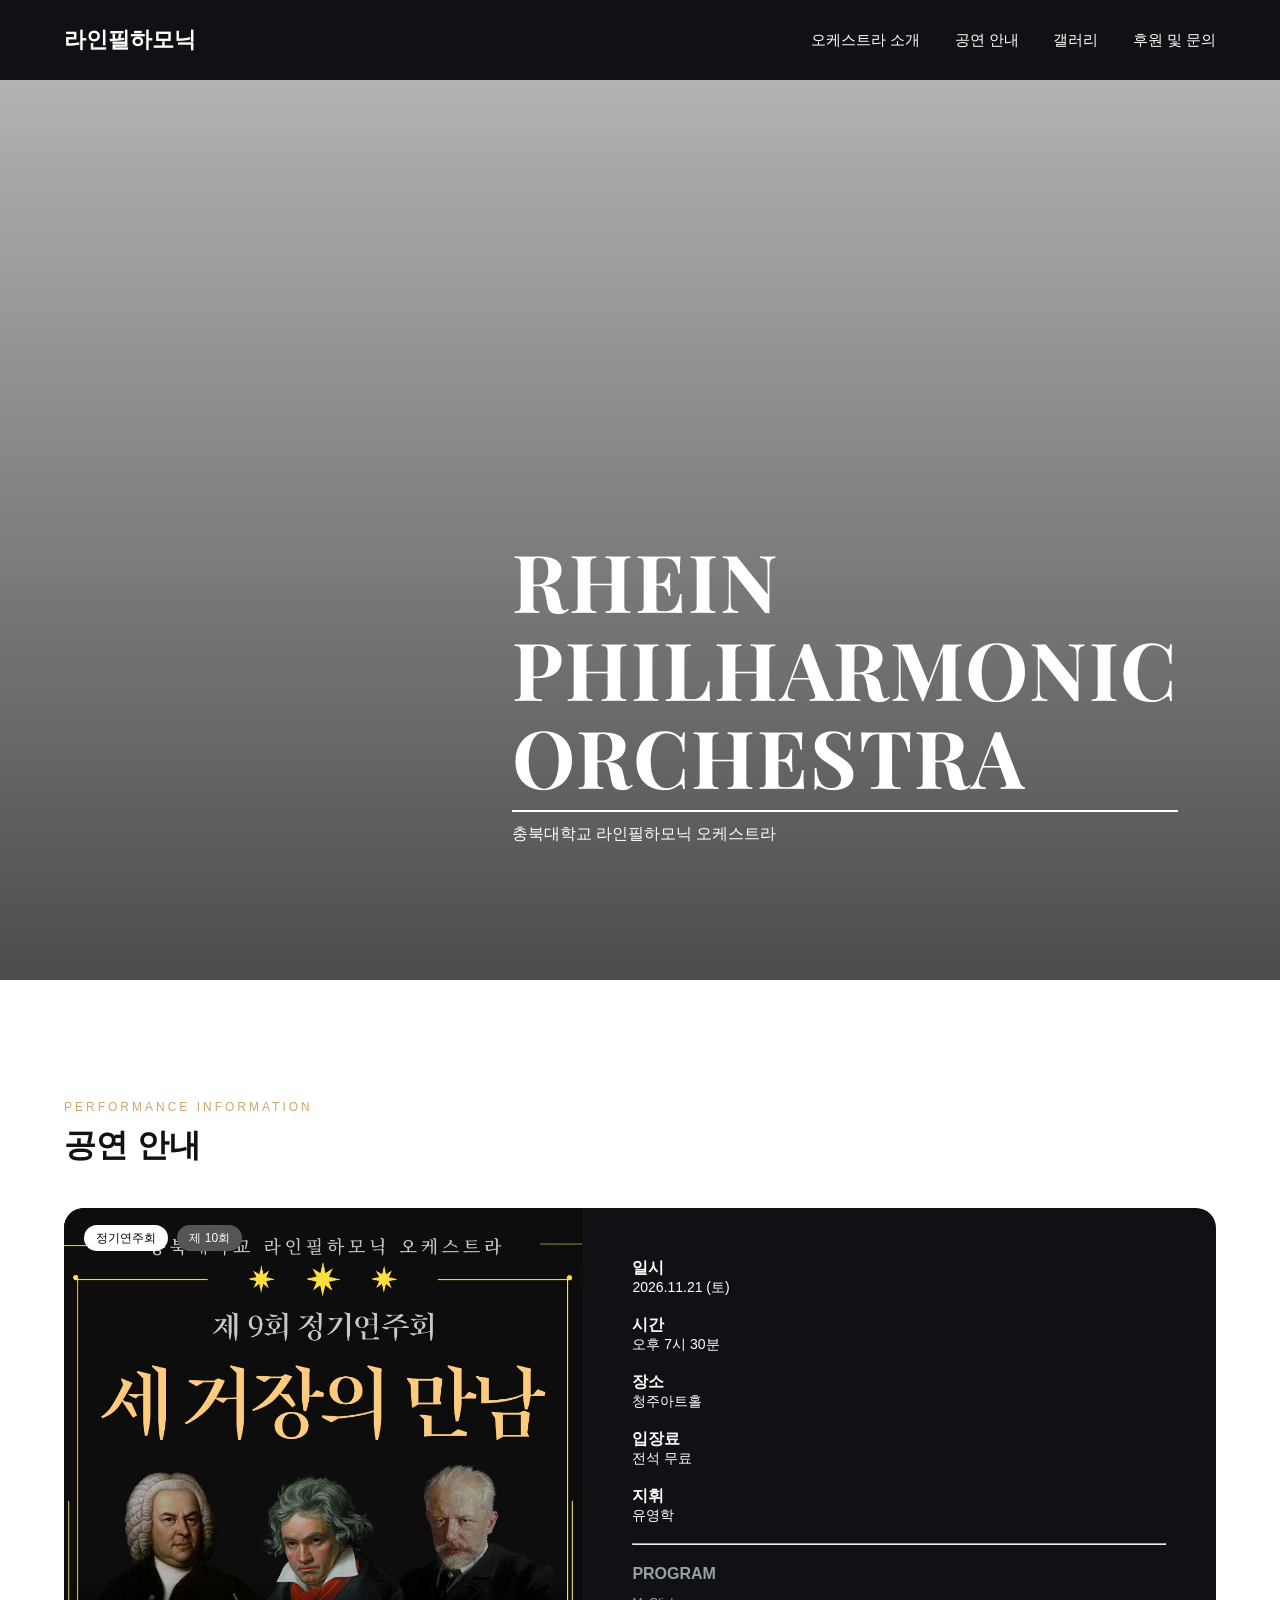
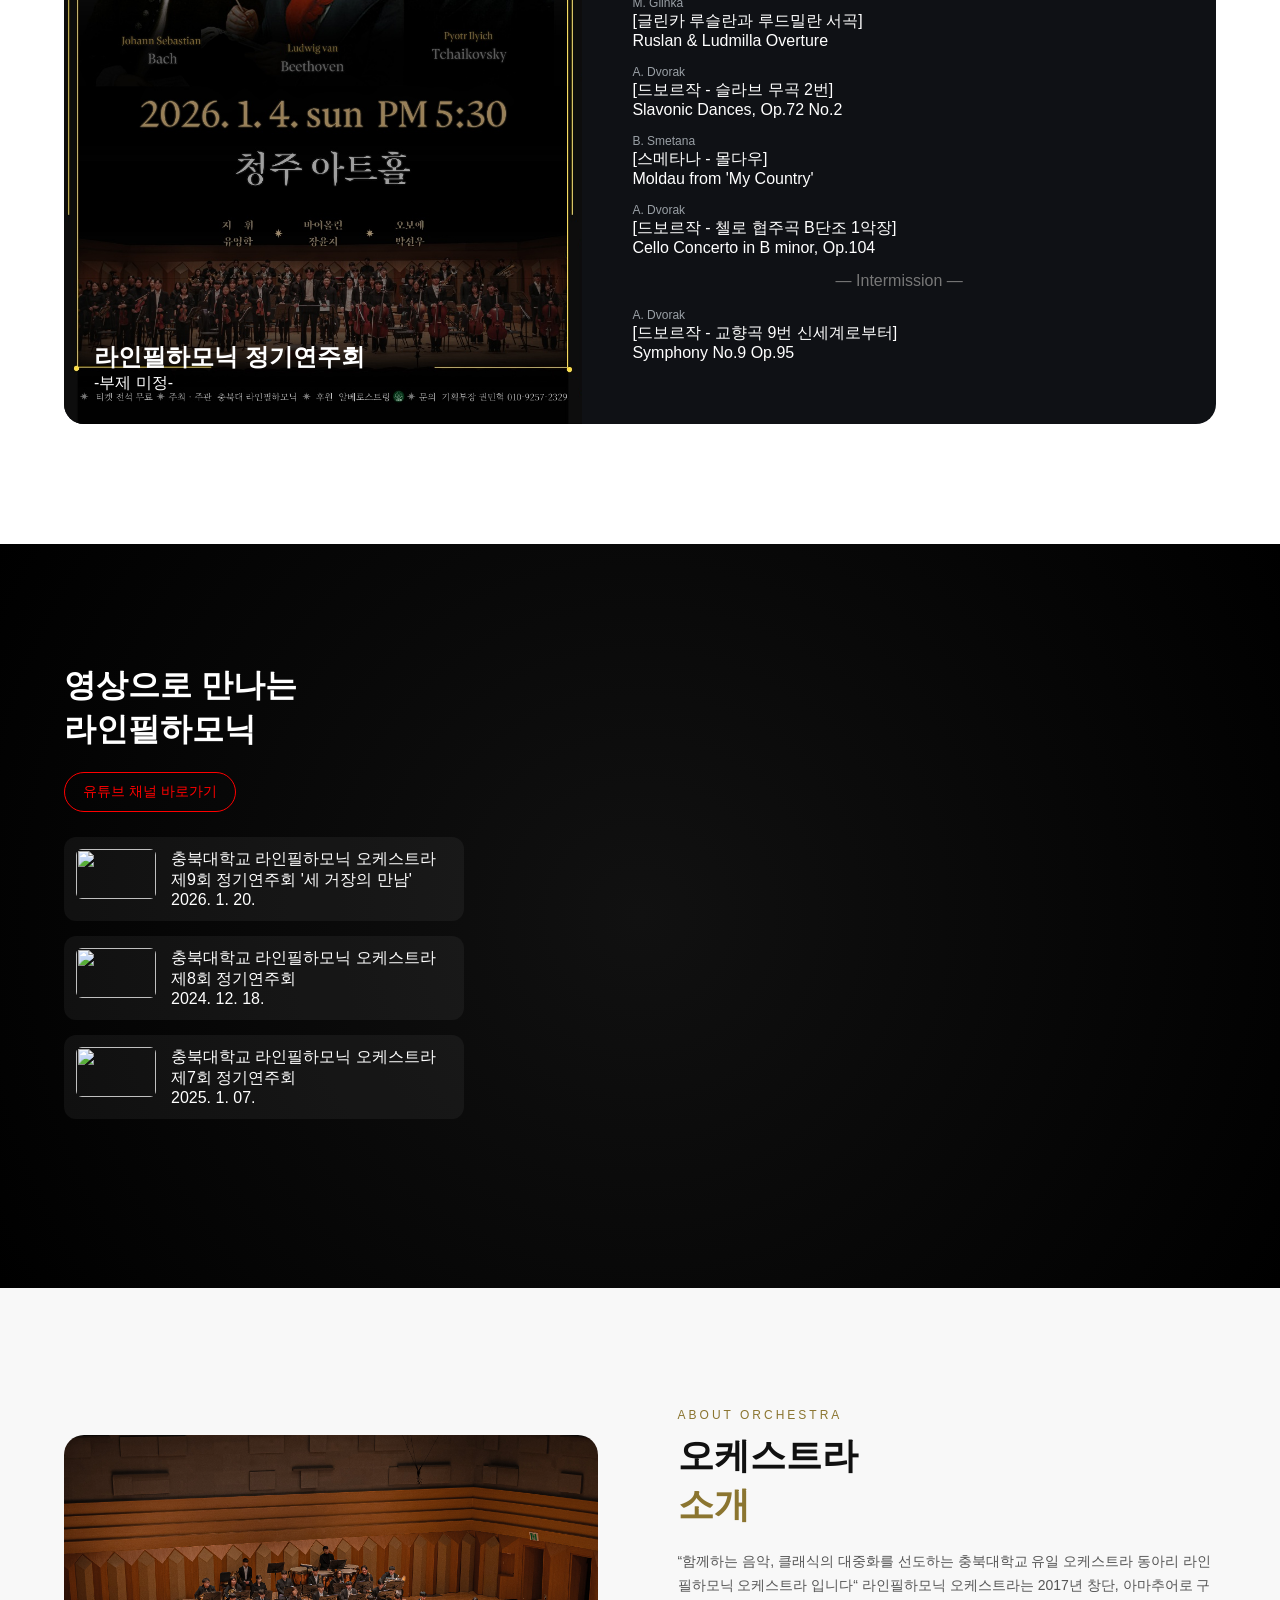
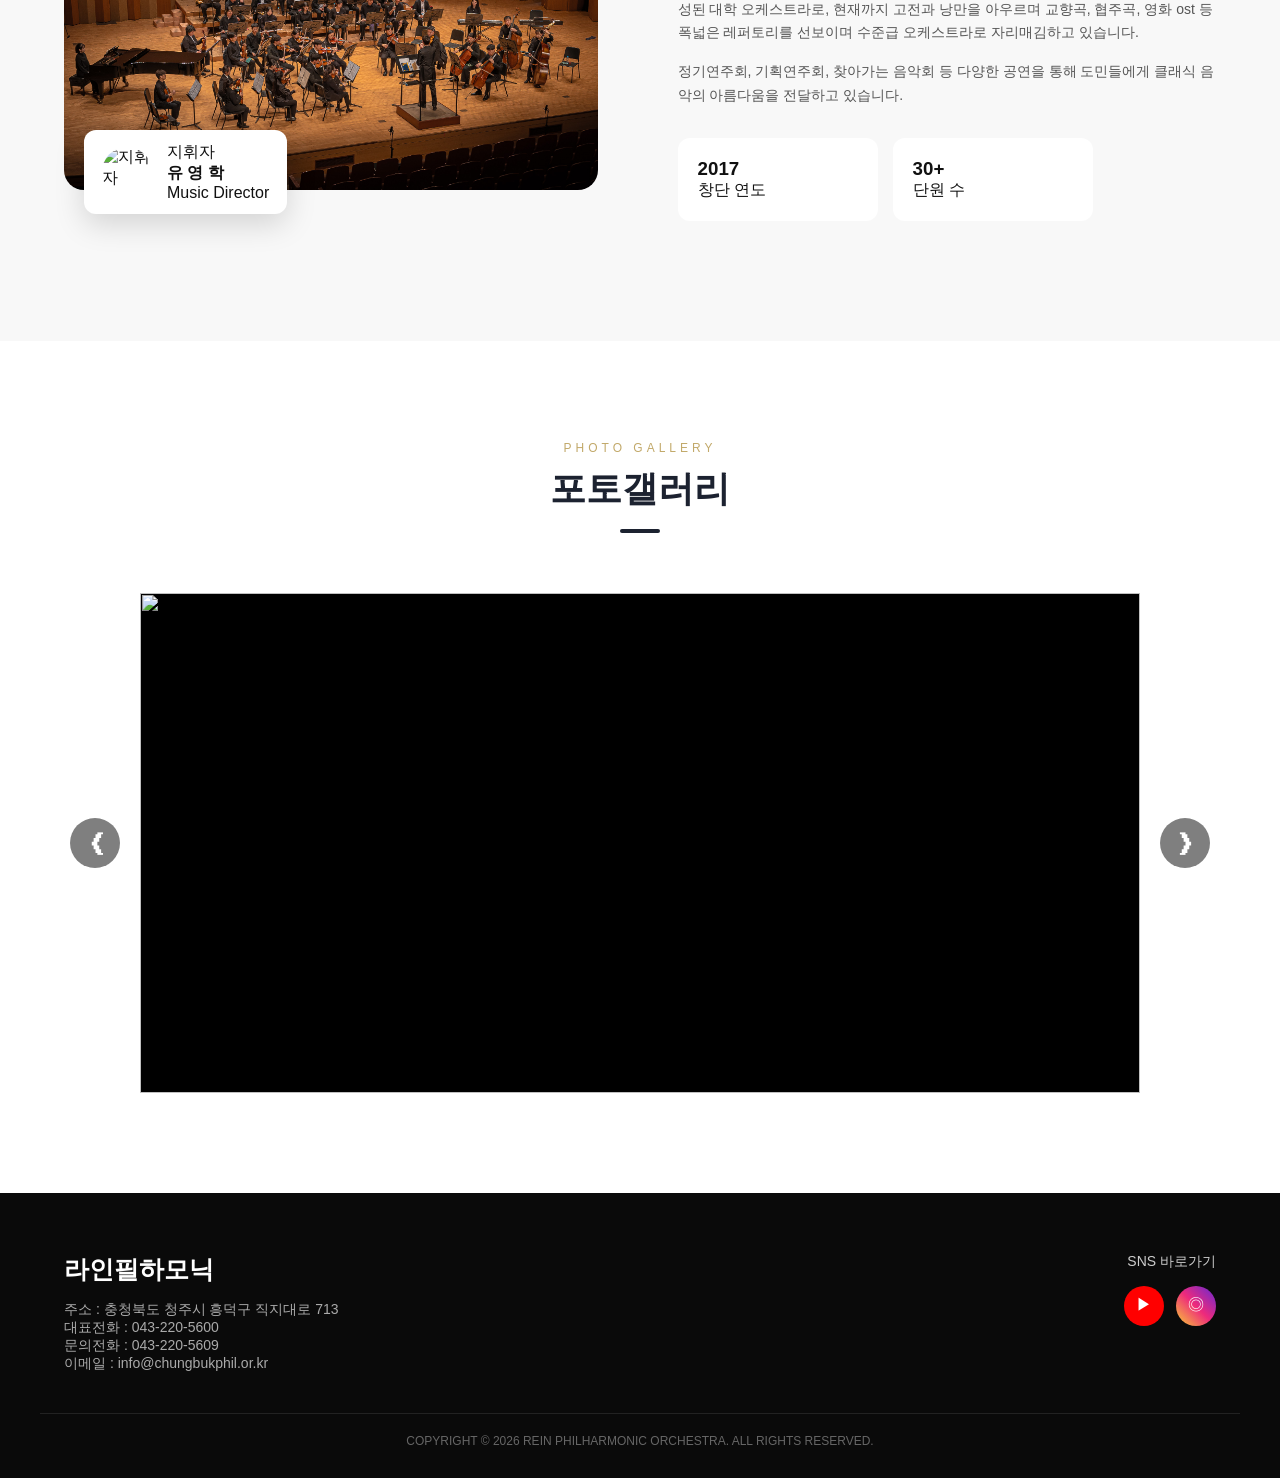
==== commit 81c0dd48: "Update index.html" ====
--- a/index.html
+++ b/index.html
@@ -76,7 +76,7 @@
            <!-- 지휘자 이름에 conductor-info 클래스 추가 -->
           <div class="info-item"><div><strong>지휘</strong><p class="conductor-info">유영학</p></div></div>
         </div>
-      </div>
+      
 
         <hr>
 
--- a/css/style.css
+++ b/css/style.css
@@ -205,35 +205,20 @@
   overflow-y: auto;
 }
 
-/* 정보 리스트 항목 */
+/* 정보 리스트 */
 .info-item {
-  margin-bottom: 15px;
-  font-size: 16px;
-  line-height: 1.6;
-}
-
-/* HTML의 <strong> 태그를 강조 */
-.info-item strong {
-  color: #333;
-  font-weight: 800;
-  margin-right: 15px; /* 내용과 간격을 조금 더 줌 */
-  display: inline-block;
-  min-width: 60px;
-}
-
-/* <p> 태그의 기본 색상 설정 */
+  display: flex;
+  gap: 15px;
+  margin-bottom: 18px;
+}
+
+.info-item span {
+  font-size: 12px;
+  color: #9aa0a6;
+}
+
 .info-item p {
-  display: inline;
-  color: #555;
-  margin: 0;
-}
-
-/* 지휘자 강조 스타일 (색상 가독성 향상) */
-.conductor-info {
-  font-weight: bold;
-  color: #2c3e50; /* 너무 밝은 색(#f4f8cd)은 배경에서 안 보일 수 있어 진한 색으로 변경 */
-  font-size: 1.1em;
-  display: inline;
+  font-size: 14px;
 }
 
 /* 프로그램 */
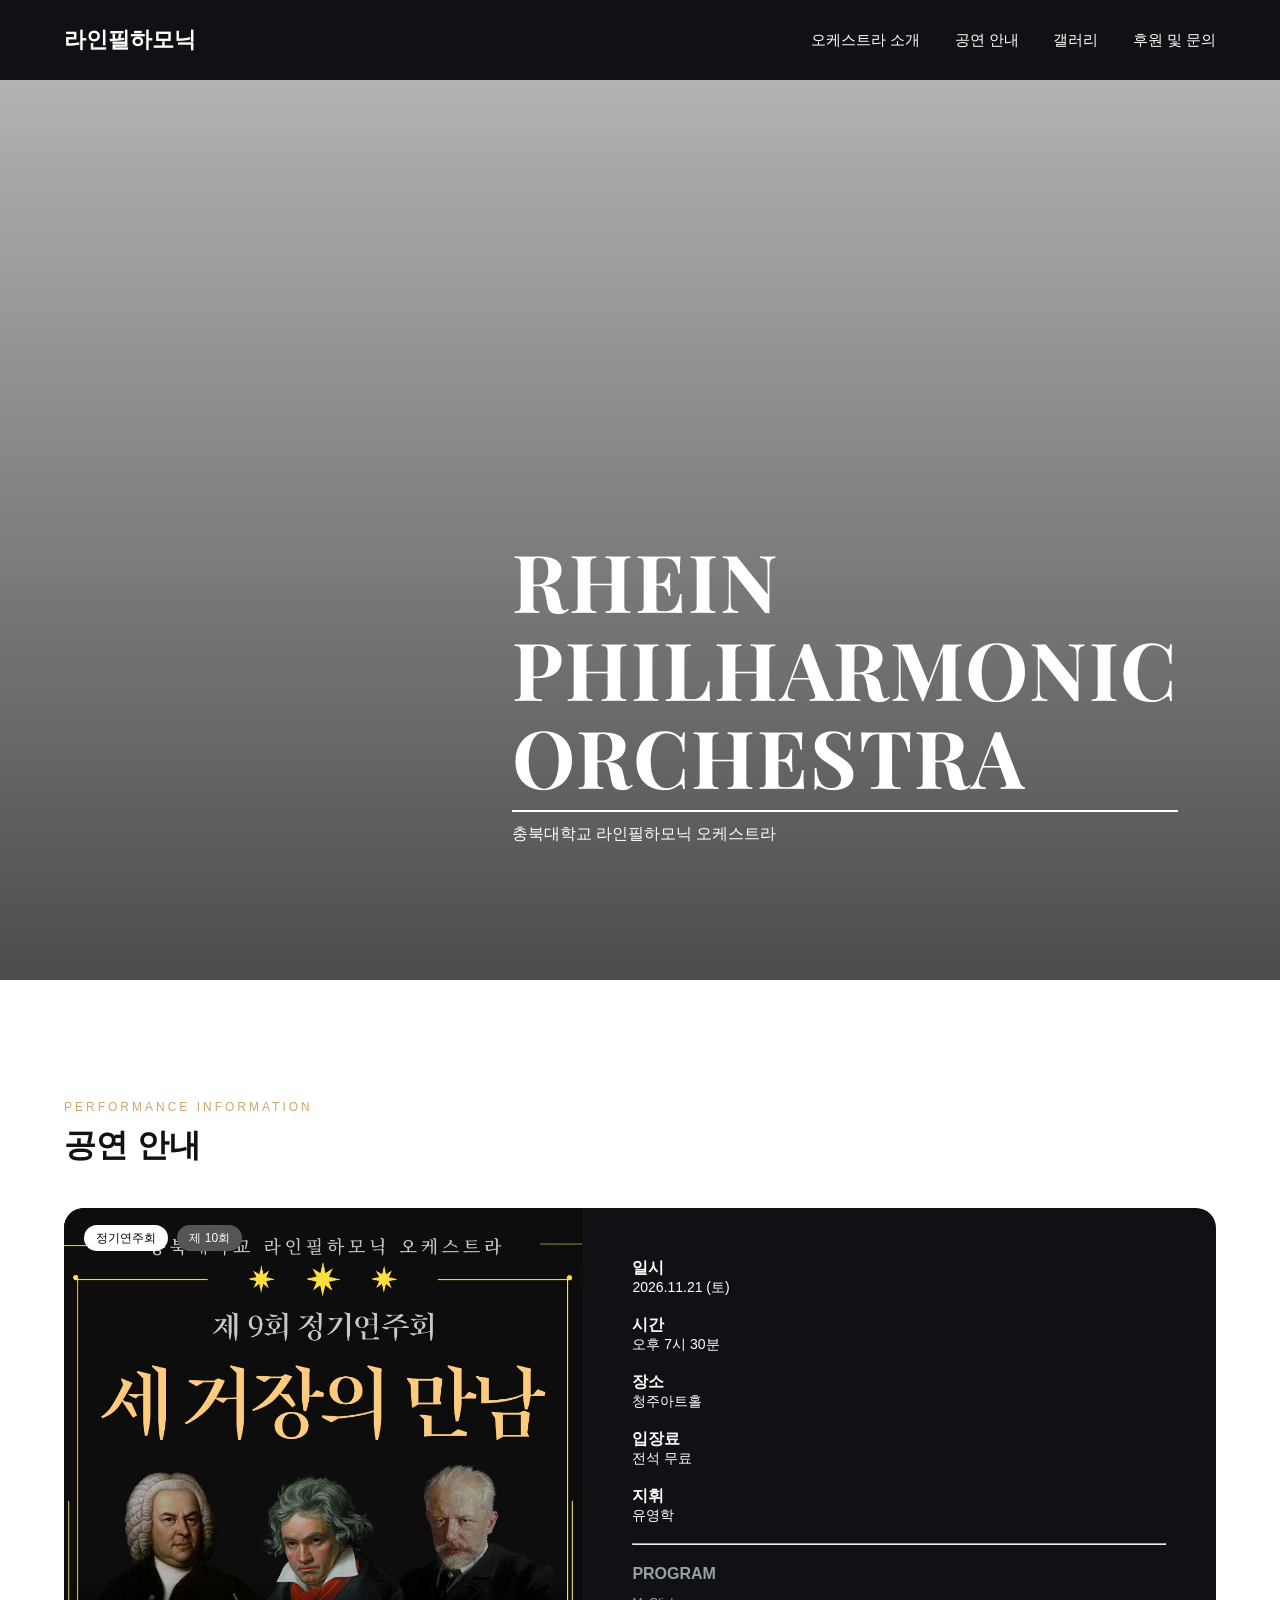
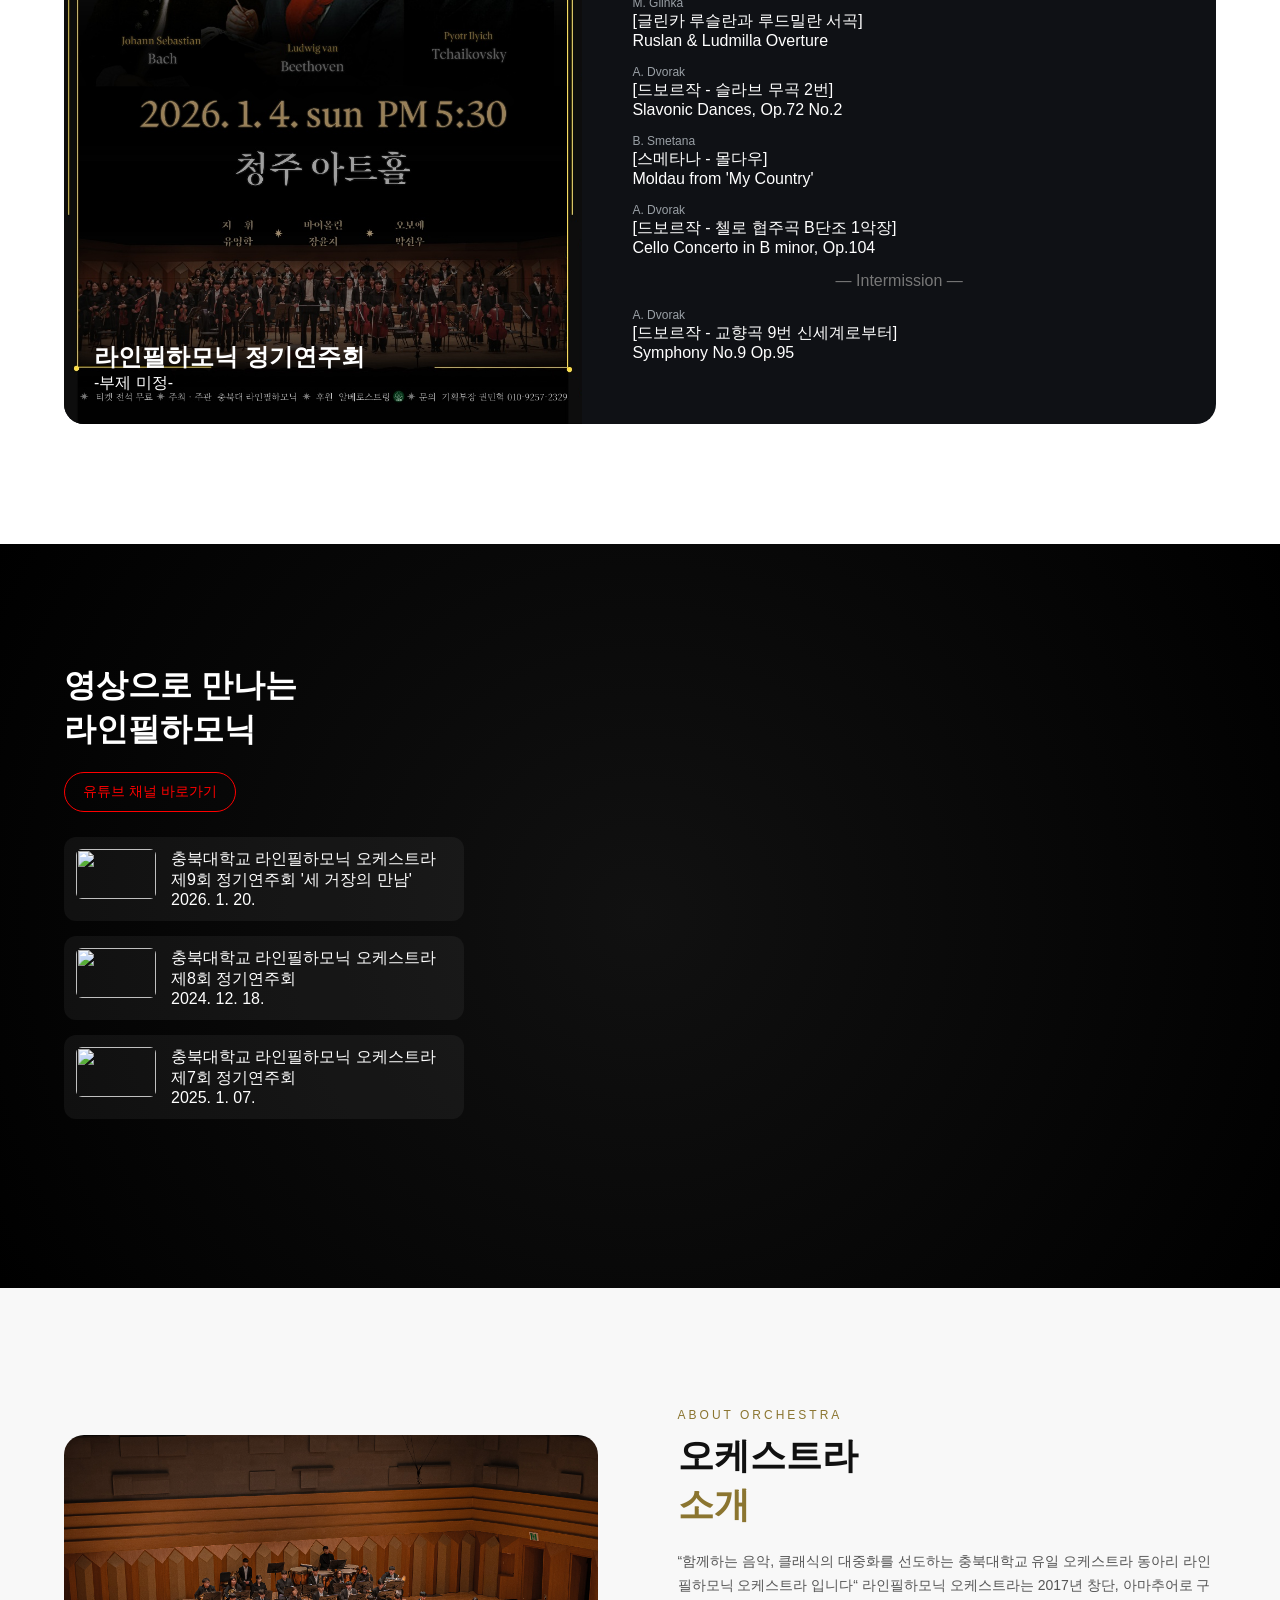
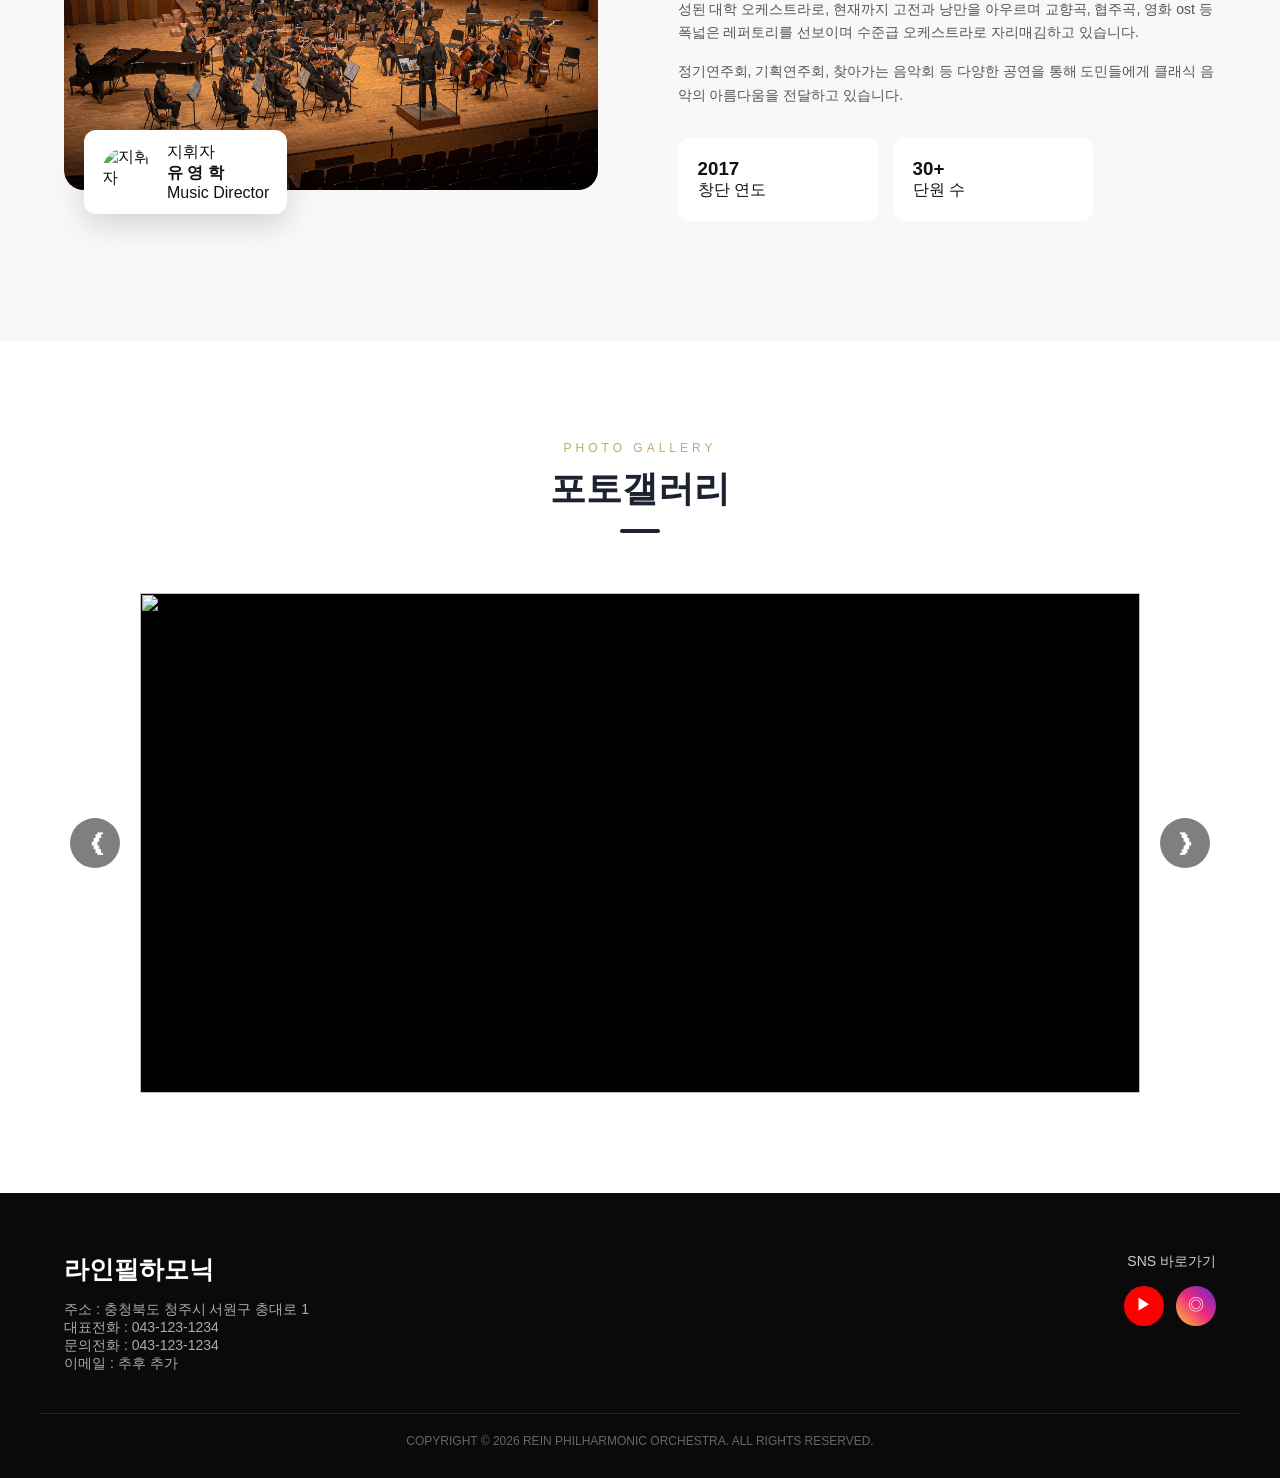
==== commit 2af1ae34: "Update index.html" ====
--- a/index.html
+++ b/index.html
@@ -298,10 +298,10 @@
     <div class="footer-left">
       <h3 class="footer-title">라인필하모닉</h3>
 
-      <p>주소 : 충청북도 청주시 흥덕구 직지대로 713</p>
-      <p>대표전화 : 043-220-5600</p>
-      <p>문의전화 : 043-220-5609</p>
-      <p>이메일 : info@chungbukphil.or.kr</p>
+      <p>주소 : 충청북도 청주시 서원구 충대로 1</p>
+      <p>대표전화 : 043-123-1234</p>
+      <p>문의전화 : 043-123-1234</p>
+      <p>이메일 : 추후 추가</p>
     </div>
 
     <!-- 오른쪽: SNS -->
